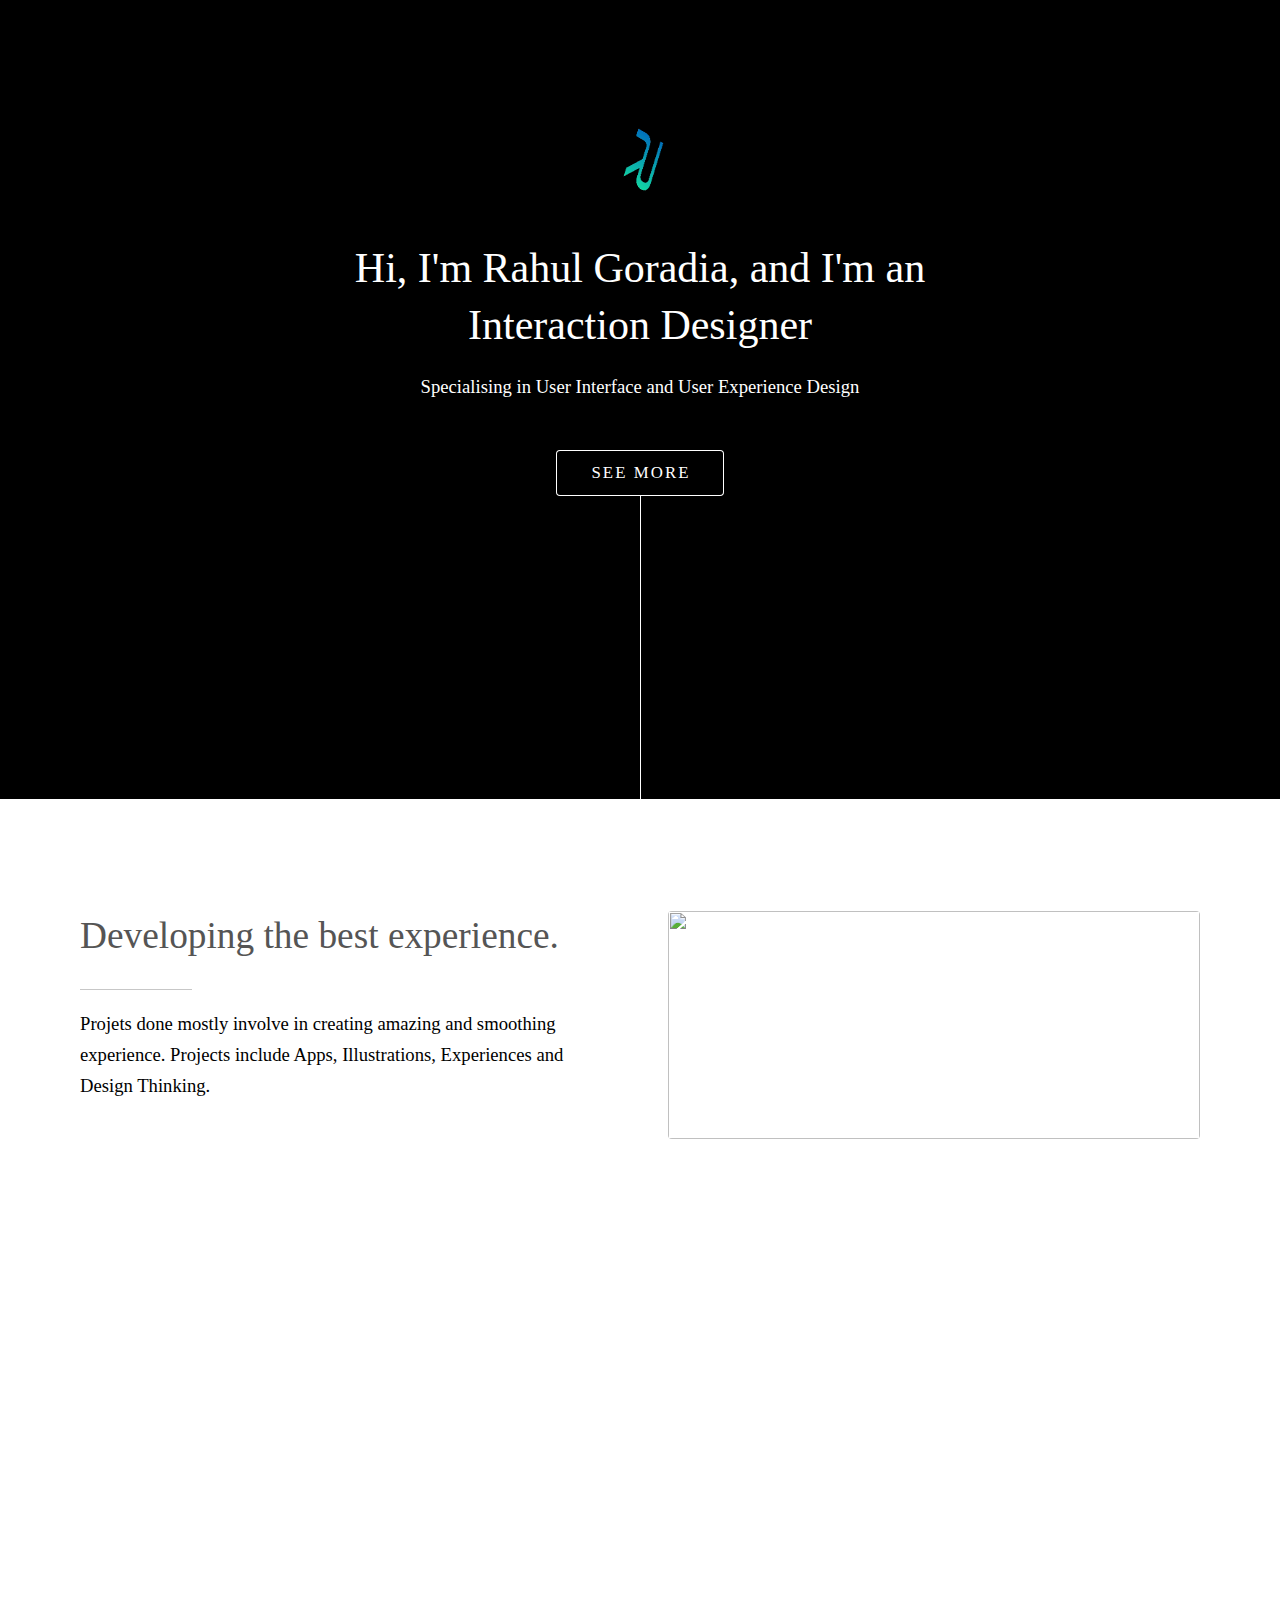
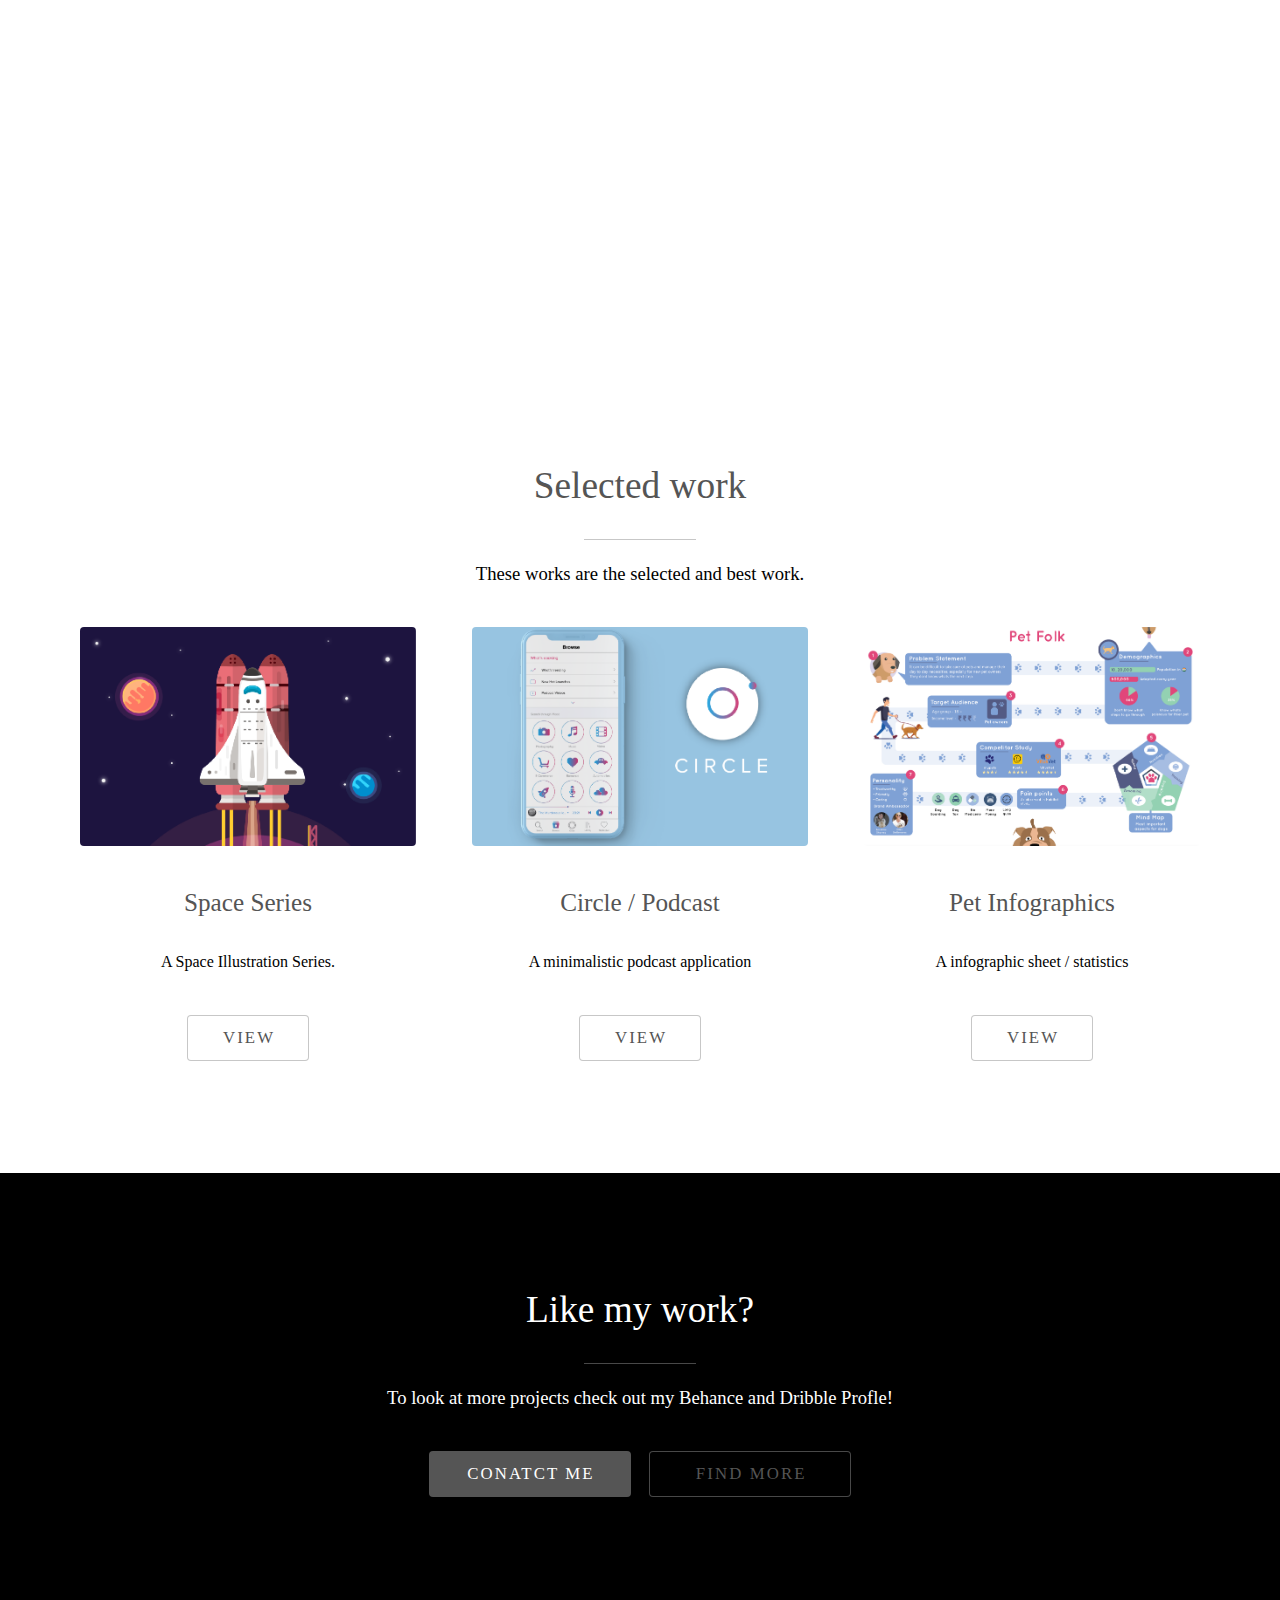
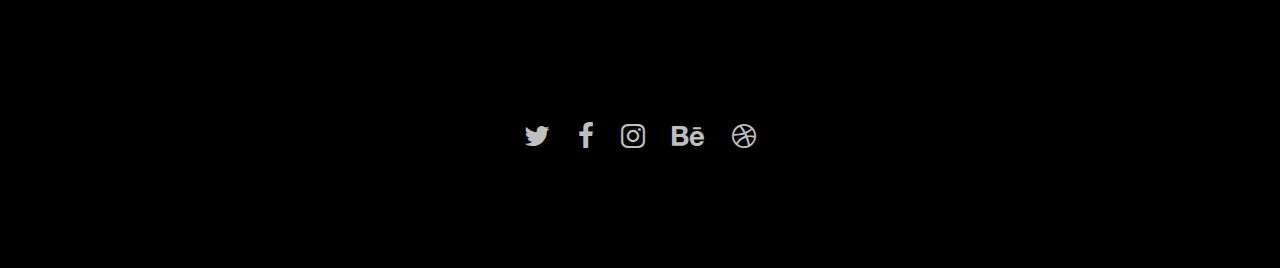
==== index.html @ 97977d14 "Finak Commit!" ====
<html>
	<head>
		<title> Portfolio / Rahul Goradia</title>
		<meta charset="utf-8" />
		<meta name="viewport" content="width=device-width, initial-scale=1, user-scalable=no" />
		<link rel="stylesheet" href="assets/css/main.css" />
		<noscript> <link rel="stylesheet" href="assets/css/noscript.css" /></noscript>
		<style>
		#myBtn {

  display: none;
  position: fixed;
  bottom: 20px;
  right: 30px;
  z-index: 99;
  font-size: 18px;
  border: none;
  outline: none; 
  background-color:#02b8dd;

  cursor: pointer;
  padding: 15px;
  border-radius: 4px;
  font-family: Poppins;
  font-size: 20px;
}

#myBtn:hover {
  background-color: #a63961;
  color:white;
}
</style>
	</head>
	<body class="is-preload">
		<button onclick="topFunction()" id="myBtn" title="Go to top" > <span style="color: white">Top </span></button>



		<!-- Header -->
			<section id="header">
				<div class="inner">
					<span> <img src = "images/logo.gif" height = "100px" width = "100px" class="icon major fa-cloud"> </span>
					<h1>Hi, I'm <strong> Rahul Goradia</strong>, and I'm an <br/>
					<b> Interaction Designer </b> </h1>
					<p> <span style="color: white"> Specialising in User Interface and User Experience Design </span> </p>
					<ul class="actions special">
						<li><a href="#one" class="button scrolly"> See more
						</a></li>
					</ul>
					<br>
					<br>
					<br>
					<br>
					<br>

				</div>
			</section>

		<!-- One -->

			<section id="one" class="main style1">
				<div class="container">
					<div class="row gtr-150">
						<div class="col-6 col-12-medium">
							<header class="major">
								<h2> <b> Developing the best experience. </b> </h2>
							</header>
							<p> Projets done mostly involve in creating amazing and smoothing experience. Projects include Apps, Illustrations, Experiences and Design Thinking. </p>
						</div>
						<div class="col-6 col-12-medium imp-medium">
							<span class="image fit"><img src="images/pic01.png" alt="" /></span>
						</div>
					</div>
				</div>
			</section>

		<!-- Two -->
			<section id="two" class="main style2">
				<div class="container">
					<div class="row gtr-150">
						<div class="col-6 col-12-medium">
							<ul class="major-icons">
							</ul>
						</div>
						<div class="col-6 col-12-medium">
							<header class="major">
								<h2> <b> Qualities // Strengths </b> </h2>
							</header>
							<p> <span style="color: white"> Proficient in the use of tools, software, and programming languages like CSS, JavaScript, Python, Processing, Photoshop, Sketch, Illustrator, and many others. All these are meant to provide solutions to the problem of users. </span> </p>
							<p> <span style="color: white"> Skilled in the art of transforming ideas into wireframes, and interactive prototypes. Able to use sketch. It doesn't matter what tools they use (Photoshop or wireframing), as long as they are able to communicate their ideas to the app development company visually. </span> </p>
							<p> <span style="color: white"> Skilled in the art of using psychological techniques like social proofing, scarcity, and reciprocity to persuade users to carry out the desired action and create rapid  prototypes to support them </span> </p>
						</div>
					</div>
				</div>
			</section>

		<!-- Three -->
			<section id="three" class="main style1 special">
				<div class="container">
					<header class="major">
						<h2>Selected work</h2>
					</header>
					<p>These works are the selected and best work.</p>
					<div class="row gtr-150">
						<div class="col-4 col-12-medium">
							<span class="image fit"><img src="images/pic02.png" alt="" /></span>
							<h3> Space Series </h3>
							<p> <span style="font-size: 12pt"> A Space Illustration Series. </span> </p>
							<ul class = "actions special">
								<li> <a href="https://dribbble.com/shots/5519240-Space-Illustration-series-1" class="button">View</a></li>
							</ul>
						</div>
						<div class="col-4 col-12-medium">
							<span class="image fit"><img src="images/pic03.png" alt="" /></span>
							<h3> Circle / Podcast </h3>
							<p> <span style="font-size: 12pt"> A minimalistic podcast application</p> </span>
							<ul class="actions special">
								<li><a href="https://www.behance.net/gallery/71945505/Circle-The-Podcast-Application" class="button">View</a></li>
							</ul>
						</div>
						<div class="col-4 col-12-medium">
							<span class="image fit"><img src="images/pic04.png" alt="" /></span>
							<h3> Pet Infographics </h3>
							<p> <span style="font-size: 12pt"> A infographic sheet / statistics </p> </span>
							<ul class="actions special">
								<li><a href="work3.html" class="button">View</a></li>
							</ul>
						</div>
					</div>
				</div>
			</section>

		<!-- Four -->
			<section id="four" class="main style3">
				<div class="container">
					<header class="major">
						<h2> <span style="color: white">Like my work? </span> </h2>
					</header>
					<p> <span style="color: white"> To look at more projects check out my Behance and Dribble Profle! <span style="color: white"></p>
					<ul class="actions special">
						<li><a href="#" class="button wide primary">Conatct me</a></li>
						<li><a href="#" class="button wide">Find More</a></li>
					</ul>
				</div>
			</section>


		<!-- Footer -->
			<section id="footer">
				<ul class="icons">
					
					<li><a href="#" class="icon alt fa-twitter"><span class="label style = color: white">Twitter</span></a></li>
					<li><a href="#" class="icon alt fa-facebook"><span class="label">Facebook</span></a></li>
					<li><a href="#" class="icon alt fa-instagram"><span class="label">Instagram</span></a></li>
					<li><a href="#" class="icon alt fa-Behance"><span class="label">Behance</span></a></li>
					<li><a href="#" class="icon alt fa-Dribbble"><span class="label">Dribbble</span></a></li>


				</ul>
<div id="ocean">

</div>
			</section>

		<!-- Scripts -->
			<script src="assets/js/jquery.min.js"></script>
			<script src="assets/js/jquery.scrolly.min.js"></script>
			<script src="assets/js/browser.min.js"></script>
			<script src="assets/js/breakpoints.min.js"></script>
			<script src="assets/js/util.js"></script>
			<script src="assets/js/main.js"></script>

			<script>
// When the user scrolls down 20px from the top of the document, show the button
window.onscroll = function() {scrollFunction()};

function scrollFunction() {
    if (document.body.scrollTop > 20 || document.documentElement.scrollTop > 20) {
        document.getElementById("myBtn").style.display = "block";
    } else {
        document.getElementById("myBtn").style.display = "none";
    }
}

// When the user clicks on the button, scroll to the top of the document
function topFunction() {
    document.body.scrollTop = 0;
    document.documentElement.scrollTop = 0;
}

var ocean = document.getElementById("ocean"),
    waveWidth = 10,
    waveCount = Math.floor(window.innerWidth/waveWidth),
    docFrag = document.createDocumentFragment();

for(var i = 0; i < waveCount; i++){
  var wave = document.createElement("div");
  wave.className += " wave";
  docFrag.appendChild(wave);
  wave.style.left = i * waveWidth + "px";
  wave.style.webkitAnimationDelay = (i/100) + "s";
}

ocean.appendChild(docFrag);


</script>
			

	</body>
</html>
---- assets/css/main.css ----
@import url("font-awesome.min.css");
@import url("https://fonts.googleapis.com/css?family=Source+Sans+Pro:300,300italic,400,400italic");

/*
	Photon by HTML5 UP
	html5up.net | @ajlkn
	Free for personal and commercial use under the CCA 3.0 license (html5up.net/license)
*/

html, body, div, span, applet, object,
iframe, h1, h2, h3, h4, h5, h6, p, blockquote,
pre, a, abbr, acronym, address, big, cite,
code, del, dfn, em, img, ins, kbd, q, s, samp,
small, strike, strong, sub, sup, tt, var, b,
u, i, center, dl, dt, dd, ol, ul, li, fieldset,
form, label, legend, table, caption, tbody,
tfoot, thead, tr, th, td, article, aside,
canvas, details, embed, figure, figcaption,
footer, header, hgroup, menu, nav, output, ruby,
section, summary, time, mark, audio, video {
	margin: 0;
	padding: 0;
	border: 0;
	font-size: 100%;
	font: inherit;
	vertical-align: baseline;}

article, aside, details, figcaption, figure,
footer, header, hgroup, menu, nav, section {
	display: block;}

body {
	line-height: 1;
}

ol, ul {
	list-style: none;
}

blockquote, q {
	quotes: none;
}

	blockquote:before, blockquote:after, q:before, q:after {
		content: '';
		content: none;
	}

table {
	border-collapse: collapse;
	border-spacing: 0;
}

body {
	-webkit-text-size-adjust: none;
}

mark {
	background-color: transparent;
	color: inherit;
}

input::-moz-focus-inner {
	border: 0;
	padding: 0;
}

input, select, textarea {
	-moz-appearance: none;
	-webkit-appearance: none;
	-ms-appearance: none;
	appearance: none;
}

/* Basic */

	html {
		box-sizing: border-box;
	}

	*, *:before, *:after {
		box-sizing: inherit;
	}

	body {
		background: #fff;
	}

		body.is-preload *, body.is-preload *:before, body.is-preload *:after {
			-moz-animation: none !important;
			-webkit-animation: none !important;
			-ms-animation: none !important;
			animation: none !important;
			-moz-transition: none !important;
			-webkit-transition: none !important;
			-ms-transition: none !important;
			transition: none !important;
		}

	body, input, select, textarea {
		color: #000000;
		font-family: "Source Sans Pro", Helvetica, sans-serif;
		font-size: 16pt;
		font-weight: 300;
		line-height: 1.65em;
	}

	a {
		-moz-transition: color 0.2s ease-in-out, border-color 0.2s ease-in-out;
		-webkit-transition: color 0.2s ease-in-out, border-color 0.2s ease-in-out;
		-ms-transition: color 0.2s ease-in-out, border-color 0.2s ease-in-out;
		transition: color 0.2s ease-in-out, border-color 0.2s ease-in-out;
		border-bottom: dotted 1px #666;
		color: inherit;
		text-decoration: none;
	}

		a:hover {
			border-bottom-color: transparent !important;
			color: #6bd4c8;
		}

	strong, b {
		color: #555;
		font-weight: 400;
	}

	em, i {
		font-style: italic;
	}

	p {
		margin: 0 0 2em 0;
		color: black;
	}

	h1, h2, h3, h4, h5, h6 {
		color: #555;
		line-height: 1em;
		margin: 0 0 1em 0;
	}

		h1 a, h2 a, h3 a, h4 a, h5 a, h6 a {
			color: inherit;
			text-decoration: none;
		}

	h1 {
		font-size: 2.25em;
		line-height: 1.35em;
	}

	h2 {
		font-size: 2em;
		line-height: 1.35em;
	}

	h3 {
		font-size: 1.35em;
		line-height: 1.5em;
	}

	h4 {
		font-size: 1.25em;
		line-height: 1.5em;
	}

	h5 {
		font-size: 0.9em;
		line-height: 1.5em;
	}

	h6 {
		font-size: 0.7em;
		line-height: 1.5em;
	}

	sub {
		font-size: 0.8em;
		position: relative;
		top: 0.5em;
	}

	sup {
		font-size: 0.8em;
		position: relative;
		top: -0.5em;
	}

	hr {
		border: 0;
		border-bottom: solid 1px rgba(144, 144, 144, 0.5);
		margin: 2em 0;
	}

		hr.major {
			margin: 3em 0;
		}

	blockquote {
		border-left: solid 4px rgba(144, 144, 144, 0.5);
		font-style: italic;
		margin: 0 0 2em 0;
		padding: 0.5em 0 0.5em 2em;
	}

	code {
		background: rgba(144, 144, 144, 0.075);
		border-radius: 4px;
		border: solid 1px rgba(144, 144, 144, 0.5);
		font-family: "Courier New", monospace;
		font-size: 0.9em;
		margin: 0 0.25em;
		padding: 0.25em 0.65em;
	}

	pre {
		-webkit-overflow-scrolling: touch;
		font-family: "Courier New", monospace;
		font-size: 0.9em;
		margin: 0 0 2em 0;
	}

		pre code {
			display: block;
			line-height: 1.75em;
			padding: 1em 1.5em;
			overflow-x: auto;
		}

	.align-left {
		text-align: left;
	}

	.align-center {
		text-align: center;
	}

	.align-right {
		text-align: right;
	}

/* Container */

	.container {
		margin: 0 auto;
		max-width: calc(100% - 4em);
		width: 60em;
		border-color:;	}

		.container.xsmall {
			width: 15em;
		}

		.container.small {
			width: 30em;
		}

		.container.medium {
			width: 45em;
		}

		.container.large {
			width: 75em;
		}

		.container.xlarge {
			width: 90em;
		}

		.container.max {
			width: 100%;
		}

		@media screen and (max-width: 980px) {

			.container {
				max-width: 100% !important;
				width: 100% !important;
			}

		}

		@media screen and (max-width: 480px) {

			.container {
				max-width: calc(100% - 3em);
			}

		}

/* Row */

	.row {
		display: flex;
		flex-wrap: wrap;
		box-sizing: border-box;
		align-items: stretch;
		color: white;
	}

		.row > * {
			box-sizing: border-box;
		}

		.row.gtr-uniform > * > :last-child {
			margin-bottom: 0;
		}

		.row.aln-left {
			justify-content: flex-start;
		}

		.row.aln-center {
			justify-content: center;
		}

		.row.aln-right {
			justify-content: flex-end;
		}

		.row.aln-top {
			align-items: flex-start;
		}

		.row.aln-middle {
			align-items: center;
		}

		.row.aln-bottom {
			align-items: flex-end;
		}

		.row > .imp {
			order: -1;
		}

		.row > .col-1 {
			width: 8.3333333333%;
		}

		.row > .off-1 {
			margin-left: 8.3333333333%;
		}

		.row > .col-2 {
			width: 16.6666666667%;
		}

		.row > .off-2 {
			margin-left: 16.6666666667%;
		}

		.row > .col-3 {
			width: 25%;
		}

		.row > .off-3 {
			margin-left: 25%;
		}

		.row > .col-4 {
			width: 33.3333333333%;
		}

		.row > .off-4 {
			margin-left: 33.3333333333%;
		}

		.row > .col-5 {
			width: 41.6666666667%;
		}

		.row > .off-5 {
			margin-left: 41.6666666667%;
		}

		.row > .col-6 {
			width: 50%;
		}

		.row > .off-6 {
			margin-left: 50%;
		}

		.row > .col-7 {
			width: 58.3333333333%;
		}

		.row > .off-7 {
			margin-left: 58.3333333333%;
		}

		.row > .col-8 {
			width: 66.6666666667%;
		}

		.row > .off-8 {
			margin-left: 66.6666666667%;
		}

		.row > .col-9 {
			width: 75%;
		}

		.row > .off-9 {
			margin-left: 75%;
		}

		.row > .col-10 {
			width: 83.3333333333%;
		}

		.row > .off-10 {
			margin-left: 83.3333333333%;
		}

		.row > .col-11 {
			width: 91.6666666667%;
		}

		.row > .off-11 {
			margin-left: 91.6666666667%;
		}

		.row > .col-12 {
			width: 100%;
		}

		.row > .off-12 {
			margin-left: 100%;
		}

		.row.gtr-0 {
			margin-top: 0;
			margin-left: 0em;
		}

			.row.gtr-0 > * {
				padding: 0 0 0 0em;
			}

			.row.gtr-0.gtr-uniform {
				margin-top: 0em;
			}

				.row.gtr-0.gtr-uniform > * {
					padding-top: 0em;
				}

		.row.gtr-25 {
			margin-top: 0;
			margin-left: -0.5em;
		}

			.row.gtr-25 > * {
				padding: 0 0 0 0.5em;
			}

			.row.gtr-25.gtr-uniform {
				margin-top: -0.5em;
			}

				.row.gtr-25.gtr-uniform > * {
					padding-top: 0.5em;
				}

		.row.gtr-50 {
			margin-top: 0;
			margin-left: -1em;
		}

			.row.gtr-50 > * {
				padding: 0 0 0 1em;
			}

			.row.gtr-50.gtr-uniform {
				margin-top: -1em;
			}

				.row.gtr-50.gtr-uniform > * {
					padding-top: 1em;
				}

		.row {
			margin-top: 0;
			margin-left: -2em;
		}

			.row > * {
				padding: 0 0 0 2em;
			}

			.row.gtr-uniform {
				margin-top: -2em;
			}

				.row.gtr-uniform > * {
					padding-top: 2em;
				}

		.row.gtr-150 {
			margin-top: 0;
			margin-left: -3em;
		}

			.row.gtr-150 > * {
				padding: 0 0 0 3em;
			}

			.row.gtr-150.gtr-uniform {
				margin-top: -3em;
			}

				.row.gtr-150.gtr-uniform > * {
					padding-top: 3em;
				}

		.row.gtr-200 {
			margin-top: 0;
			margin-left: -4em;
		}

			.row.gtr-200 > * {
				padding: 0 0 0 4em;
			}

			.row.gtr-200.gtr-uniform {
				margin-top: -4em;
			}

				.row.gtr-200.gtr-uniform > * {
					padding-top: 4em;
				}

		@media screen and (max-width: 1680px) {

			.row {
				display: flex;
				flex-wrap: wrap;
				box-sizing: border-box;
				align-items: stretch;
				color: white;
			}

				.row > * {
					box-sizing: border-box;
				}

				.row.gtr-uniform > * > :last-child {
					margin-bottom: 0;
				}

				.row.aln-left {
					justify-content: flex-start;
				}

				.row.aln-center {
					justify-content: center;
				}

				.row.aln-right {
					justify-content: flex-end;
				}

				.row.aln-top {
					align-items: flex-start;
				}

				.row.aln-middle {
					align-items: center;
				}

				.row.aln-bottom {
					align-items: flex-end;
				}

				.row > .imp-xlarge {
					order: -1;
				}

				.row > .col-1-xlarge {
					width: 8.3333333333%;
				}

				.row > .off-1-xlarge {
					margin-left: 8.3333333333%;
				}

				.row > .col-2-xlarge {
					width: 16.6666666667%;
				}

				.row > .off-2-xlarge {
					margin-left: 16.6666666667%;
				}

				.row > .col-3-xlarge {
					width: 25%;
				}

				.row > .off-3-xlarge {
					margin-left: 25%;
				}

				.row > .col-4-xlarge {
					width: 33.3333333333%;
				}

				.row > .off-4-xlarge {
					margin-left: 33.3333333333%;
				}

				.row > .col-5-xlarge {
					width: 41.6666666667%;
				}

				.row > .off-5-xlarge {
					margin-left: 41.6666666667%;
				}

				.row > .col-6-xlarge {
					width: 50%;
				}

				.row > .off-6-xlarge {
					margin-left: 50%;
				}

				.row > .col-7-xlarge {
					width: 58.3333333333%;
				}

				.row > .off-7-xlarge {
					margin-left: 58.3333333333%;
				}

				.row > .col-8-xlarge {
					width: 66.6666666667%;
				}

				.row > .off-8-xlarge {
					margin-left: 66.6666666667%;
				}

				.row > .col-9-xlarge {
					width: 75%;
				}

				.row > .off-9-xlarge {
					margin-left: 75%;
				}

				.row > .col-10-xlarge {
					width: 83.3333333333%;
				}

				.row > .off-10-xlarge {
					margin-left: 83.3333333333%;
				}

				.row > .col-11-xlarge {
					width: 91.6666666667%;
				}

				.row > .off-11-xlarge {
					margin-left: 91.6666666667%;
				}

				.row > .col-12-xlarge {
					width: 100%;
				}

				.row > .off-12-xlarge {
					margin-left: 100%;
				}

				.row.gtr-0 {
					margin-top: 0;
					margin-left: 0em;
				}

					.row.gtr-0 > * {
						padding: 0 0 0 0em;
					}

					.row.gtr-0.gtr-uniform {
						margin-top: 0em;
					}

						.row.gtr-0.gtr-uniform > * {
							padding-top: 0em;
						}

				.row.gtr-25 {
					margin-top: 0;
					margin-left: -0.5em;
				}

					.row.gtr-25 > * {
						padding: 0 0 0 0.5em;
					}

					.row.gtr-25.gtr-uniform {
						margin-top: -0.5em;
					}

						.row.gtr-25.gtr-uniform > * {
							padding-top: 0.5em;
						}

				.row.gtr-50 {
					margin-top: 0;
					margin-left: -1em;
				}

					.row.gtr-50 > * {
						padding: 0 0 0 1em;
					}

					.row.gtr-50.gtr-uniform {
						margin-top: -1em;
					}

						.row.gtr-50.gtr-uniform > * {
							padding-top: 1em;
						}

				.row {
					margin-top: 0;
					margin-left: -2em;
				}

					.row > * {
						padding: 0 0 0 2em;
					}

					.row.gtr-uniform {
						margin-top: -2em;
					}

						.row.gtr-uniform > * {
							padding-top: 2em;
						}

				.row.gtr-150 {
					margin-top: 0;
					margin-left: -3em;
				}

					.row.gtr-150 > * {
						padding: 0 0 0 3em;
					}

					.row.gtr-150.gtr-uniform {
						margin-top: -3em;
					}

						.row.gtr-150.gtr-uniform > * {
							padding-top: 3em;
						}

				.row.gtr-200 {
					margin-top: 0;
					margin-left: -4em;
				}

					.row.gtr-200 > * {
						padding: 0 0 0 4em;
					}

					.row.gtr-200.gtr-uniform {
						margin-top: -4em;
					}

						.row.gtr-200.gtr-uniform > * {
							padding-top: 4em;
						}

		}

		@media screen and (max-width: 1140px) {

			.row {
				display: flex;
				flex-wrap: wrap;
				box-sizing: border-box;
				align-items: stretch;
				color: white;
			}

				.row > * {
					box-sizing: border-box;
				}

				.row.gtr-uniform > * > :last-child {
					margin-bottom: 0;
				}

				.row.aln-left {
					justify-content: flex-start;
				}

				.row.aln-center {
					justify-content: center;
				}

				.row.aln-right {
					justify-content: flex-end;
				}

				.row.aln-top {
					align-items: flex-start;
				}

				.row.aln-middle {
					align-items: center;
				}

				.row.aln-bottom {
					align-items: flex-end;
				}

				.row > .imp-large {
					order: -1;
				}

				.row > .col-1-large {
					width: 8.3333333333%;
				}

				.row > .off-1-large {
					margin-left: 8.3333333333%;
				}

				.row > .col-2-large {
					width: 16.6666666667%;
				}

				.row > .off-2-large {
					margin-left: 16.6666666667%;
				}

				.row > .col-3-large {
					width: 25%;
				}

				.row > .off-3-large {
					margin-left: 25%;
				}

				.row > .col-4-large {
					width: 33.3333333333%;
				}

				.row > .off-4-large {
					margin-left: 33.3333333333%;
				}

				.row > .col-5-large {
					width: 41.6666666667%;
				}

				.row > .off-5-large {
					margin-left: 41.6666666667%;
				}

				.row > .col-6-large {
					width: 50%;
				}

				.row > .off-6-large {
					margin-left: 50%;
				}

				.row > .col-7-large {
					width: 58.3333333333%;
				}

				.row > .off-7-large {
					margin-left: 58.3333333333%;
				}

				.row > .col-8-large {
					width: 66.6666666667%;
				}

				.row > .off-8-large {
					margin-left: 66.6666666667%;
				}

				.row > .col-9-large {
					width: 75%;
				}

				.row > .off-9-large {
					margin-left: 75%;
				}

				.row > .col-10-large {
					width: 83.3333333333%;
				}

				.row > .off-10-large {
					margin-left: 83.3333333333%;
				}

				.row > .col-11-large {
					width: 91.6666666667%;
				}

				.row > .off-11-large {
					margin-left: 91.6666666667%;
				}

				.row > .col-12-large {
					width: 100%;
				}

				.row > .off-12-large {
					margin-left: 100%;
				}

				.row.gtr-0 {
					margin-top: 0;
					margin-left: 0em;
				}

					.row.gtr-0 > * {
						padding: 0 0 0 0em;
					}

					.row.gtr-0.gtr-uniform {
						margin-top: 0em;
					}

						.row.gtr-0.gtr-uniform > * {
							padding-top: 0em;
						}

				.row.gtr-25 {
					margin-top: 0;
					margin-left: -0.5em;
				}

					.row.gtr-25 > * {
						padding: 0 0 0 0.5em;
					}

					.row.gtr-25.gtr-uniform {
						margin-top: -0.5em;
					}

						.row.gtr-25.gtr-uniform > * {
							padding-top: 0.5em;
						}

				.row.gtr-50 {
					margin-top: 0;
					margin-left: -1em;
				}

					.row.gtr-50 > * {
						padding: 0 0 0 1em;
					}

					.row.gtr-50.gtr-uniform {
						margin-top: -1em;
					}

						.row.gtr-50.gtr-uniform > * {
							padding-top: 1em;
						}

				.row {
					margin-top: 0;
					margin-left: -2em;
				}

					.row > * {
						padding: 0 0 0 2em;
					}

					.row.gtr-uniform {
						margin-top: -2em;
					}

						.row.gtr-uniform > * {
							padding-top: 2em;
						}

				.row.gtr-150 {
					margin-top: 0;
					margin-left: -3em;
				}

					.row.gtr-150 > * {
						padding: 0 0 0 3em;
					}

					.row.gtr-150.gtr-uniform {
						margin-top: -3em;
					}

						.row.gtr-150.gtr-uniform > * {
							padding-top: 3em;
						}

				.row.gtr-200 {
					margin-top: 0;
					margin-left: -4em;
				}

					.row.gtr-200 > * {
						padding: 0 0 0 4em;
					}

					.row.gtr-200.gtr-uniform {
						margin-top: -4em;
					}

						.row.gtr-200.gtr-uniform > * {
							padding-top: 4em;
						}

		}

		@media screen and (max-width: 980px) {

			.row {
				display: flex;
				flex-wrap: wrap;
				box-sizing: border-box;
				align-items: stretch;
				color:white;
			}

				.row > * {
					box-sizing: border-box;
				}

				.row.gtr-uniform > * > :last-child {
					margin-bottom: 0;
				}

				.row.aln-left {
					justify-content: flex-start;
				}

				.row.aln-center {
					justify-content: center;
				}

				.row.aln-right {
					justify-content: flex-end;
				}

				.row.aln-top {
					align-items: flex-start;
				}

				.row.aln-middle {
					align-items: center;
				}

				.row.aln-bottom {
					align-items: flex-end;
				}

				.row > .imp-medium {
					order: -1;
				}

				.row > .col-1-medium {
					width: 8.3333333333%;
				}

				.row > .off-1-medium {
					margin-left: 8.3333333333%;
				}

				.row > .col-2-medium {
					width: 16.6666666667%;
				}

				.row > .off-2-medium {
					margin-left: 16.6666666667%;
				}

				.row > .col-3-medium {
					width: 25%;
				}

				.row > .off-3-medium {
					margin-left: 25%;
				}

				.row > .col-4-medium {
					width: 33.3333333333%;
				}

				.row > .off-4-medium {
					margin-left: 33.3333333333%;
				}

				.row > .col-5-medium {
					width: 41.6666666667%;
				}

				.row > .off-5-medium {
					margin-left: 41.6666666667%;
				}

				.row > .col-6-medium {
					width: 50%;
				}

				.row > .off-6-medium {
					margin-left: 50%;
				}

				.row > .col-7-medium {
					width: 58.3333333333%;
				}

				.row > .off-7-medium {
					margin-left: 58.3333333333%;
				}

				.row > .col-8-medium {
					width: 66.6666666667%;
				}

				.row > .off-8-medium {
					margin-left: 66.6666666667%;
				}

				.row > .col-9-medium {
					width: 75%;
				}

				.row > .off-9-medium {
					margin-left: 75%;
				}

				.row > .col-10-medium {
					width: 83.3333333333%;
				}

				.row > .off-10-medium {
					margin-left: 83.3333333333%;
				}

				.row > .col-11-medium {
					width: 91.6666666667%;
				}

				.row > .off-11-medium {
					margin-left: 91.6666666667%;
				}

				.row > .col-12-medium {
					width: 100%;
				}

				.row > .off-12-medium {
					margin-left: 100%;
				}

				.row.gtr-0 {
					margin-top: 0;
					margin-left: 0em;
				}

					.row.gtr-0 > * {
						padding: 0 0 0 0em;
					}

					.row.gtr-0.gtr-uniform {
						margin-top: 0em;
					}

						.row.gtr-0.gtr-uniform > * {
							padding-top: 0em;
						}

				.row.gtr-25 {
					margin-top: 0;
					margin-left: -0.5em;
				}

					.row.gtr-25 > * {
						padding: 0 0 0 0.5em;
					}

					.row.gtr-25.gtr-uniform {
						margin-top: -0.5em;
					}

						.row.gtr-25.gtr-uniform > * {
							padding-top: 0.5em;
						}

				.row.gtr-50 {
					margin-top: 0;
					margin-left: -1em;
				}

					.row.gtr-50 > * {
						padding: 0 0 0 1em;
					}

					.row.gtr-50.gtr-uniform {
						margin-top: -1em;
					}

						.row.gtr-50.gtr-uniform > * {
							padding-top: 1em;
						}

				.row {
					margin-top: 0;
					margin-left: -2em;
				}

					.row > * {
						padding: 0 0 0 2em;
					}

					.row.gtr-uniform {
						margin-top: -2em;
					}

						.row.gtr-uniform > * {
							padding-top: 2em;
						}

				.row.gtr-150 {
					margin-top: 0;
					margin-left: -3em;
				}

					.row.gtr-150 > * {
						padding: 0 0 0 3em;
					}

					.row.gtr-150.gtr-uniform {
						margin-top: -3em;
					}

						.row.gtr-150.gtr-uniform > * {
							padding-top: 3em;
						}

				.row.gtr-200 {
					margin-top: 0;
					margin-left: -4em;
				}

					.row.gtr-200 > * {
						padding: 0 0 0 4em;
					}

					.row.gtr-200.gtr-uniform {
						margin-top: -4em;
					}

						.row.gtr-200.gtr-uniform > * {
							padding-top: 4em;
						}

		}

		@media screen and (max-width: 736px) {

			.row {
				display: flex;
				flex-wrap: wrap;
				box-sizing: border-box;
				align-items: stretch;
				color: white;
			}

				.row > * {
					box-sizing: border-box;
				}

				.row.gtr-uniform > * > :last-child {
					margin-bottom: 0;
				}

				.row.aln-left {
					justify-content: flex-start;
				}

				.row.aln-center {
					justify-content: center;
				}

				.row.aln-right {
					justify-content: flex-end;
				}

				.row.aln-top {
					align-items: flex-start;
				}

				.row.aln-middle {
					align-items: center;
				}

				.row.aln-bottom {
					align-items: flex-end;
				}

				.row > .imp-small {
					order: -1;
				}

				.row > .col-1-small {
					width: 8.3333333333%;
				}

				.row > .off-1-small {
					margin-left: 8.3333333333%;
				}

				.row > .col-2-small {
					width: 16.6666666667%;
				}

				.row > .off-2-small {
					margin-left: 16.6666666667%;
				}

				.row > .col-3-small {
					width: 25%;
				}

				.row > .off-3-small {
					margin-left: 25%;
				}

				.row > .col-4-small {
					width: 33.3333333333%;
				}

				.row > .off-4-small {
					margin-left: 33.3333333333%;
				}

				.row > .col-5-small {
					width: 41.6666666667%;
				}

				.row > .off-5-small {
					margin-left: 41.6666666667%;
				}

				.row > .col-6-small {
					width: 50%;
				}

				.row > .off-6-small {
					margin-left: 50%;
				}

				.row > .col-7-small {
					width: 58.3333333333%;
				}

				.row > .off-7-small {
					margin-left: 58.3333333333%;
				}

				.row > .col-8-small {
					width: 66.6666666667%;
				}

				.row > .off-8-small {
					margin-left: 66.6666666667%;
				}

				.row > .col-9-small {
					width: 75%;
				}

				.row > .off-9-small {
					margin-left: 75%;
				}

				.row > .col-10-small {
					width: 83.3333333333%;
				}

				.row > .off-10-small {
					margin-left: 83.3333333333%;
				}

				.row > .col-11-small {
					width: 91.6666666667%;
				}

				.row > .off-11-small {
					margin-left: 91.6666666667%;
				}

				.row > .col-12-small {
					width: 100%;
				}

				.row > .off-12-small {
					margin-left: 100%;
				}

				.row.gtr-0 {
					margin-top: 0;
					margin-left: 0em;
				}

					.row.gtr-0 > * {
						padding: 0 0 0 0em;
					}

					.row.gtr-0.gtr-uniform {
						margin-top: 0em;
					}

						.row.gtr-0.gtr-uniform > * {
							padding-top: 0em;
						}

				.row.gtr-25 {
					margin-top: 0;
					margin-left: -0.5em;
				}

					.row.gtr-25 > * {
						padding: 0 0 0 0.5em;
					}

					.row.gtr-25.gtr-uniform {
						margin-top: -0.5em;
					}

						.row.gtr-25.gtr-uniform > * {
							padding-top: 0.5em;
						}

				.row.gtr-50 {
					margin-top: 0;
					margin-left: -1em;
				}

					.row.gtr-50 > * {
						padding: 0 0 0 1em;
					}

					.row.gtr-50.gtr-uniform {
						margin-top: -1em;
					}

						.row.gtr-50.gtr-uniform > * {
							padding-top: 1em;
						}

				.row {
					margin-top: 0;
					margin-left: -2em;
				}

					.row > * {
						padding: 0 0 0 2em;
					}

					.row.gtr-uniform {
						margin-top: -2em;
					}

						.row.gtr-uniform > * {
							padding-top: 2em;
						}

				.row.gtr-150 {
					margin-top: 0;
					margin-left: -3em;
				}

					.row.gtr-150 > * {
						padding: 0 0 0 3em;
					}

					.row.gtr-150.gtr-uniform {
						margin-top: -3em;
					}

						.row.gtr-150.gtr-uniform > * {
							padding-top: 3em;
						}

				.row.gtr-200 {
					margin-top: 0;
					margin-left: -4em;
				}

					.row.gtr-200 > * {
						padding: 0 0 0 4em;
					}

					.row.gtr-200.gtr-uniform {
						margin-top: -4em;
					}

						.row.gtr-200.gtr-uniform > * {
							padding-top: 4em;
						}

		}

		@media screen and (max-width: 480px) {

			.row {
				display: flex;
				flex-wrap: wrap;
				box-sizing: border-box;
				align-items: stretch;
				color:white;
			}

				.row > * {
					box-sizing: border-box;
				}

				.row.gtr-uniform > * > :last-child {
					margin-bottom: 0;
				}

				.row.aln-left {
					justify-content: flex-start;
				}

				.row.aln-center {
					justify-content: center;
				}

				.row.aln-right {
					justify-content: flex-end;
				}

				.row.aln-top {
					align-items: flex-start;
				}

				.row.aln-middle {
					align-items: center;
				}

				.row.aln-bottom {
					align-items: flex-end;
				}

				.row > .imp-xsmall {
					order: -1;
				}

				.row > .col-1-xsmall {
					width: 8.3333333333%;
				}

				.row > .off-1-xsmall {
					margin-left: 8.3333333333%;
				}

				.row > .col-2-xsmall {
					width: 16.6666666667%;
				}

				.row > .off-2-xsmall {
					margin-left: 16.6666666667%;
				}

				.row > .col-3-xsmall {
					width: 25%;
				}

				.row > .off-3-xsmall {
					margin-left: 25%;
				}

				.row > .col-4-xsmall {
					width: 33.3333333333%;
				}

				.row > .off-4-xsmall {
					margin-left: 33.3333333333%;
				}

				.row > .col-5-xsmall {
					width: 41.6666666667%;
				}

				.row > .off-5-xsmall {
					margin-left: 41.6666666667%;
				}

				.row > .col-6-xsmall {
					width: 50%;
				}

				.row > .off-6-xsmall {
					margin-left: 50%;
				}

				.row > .col-7-xsmall {
					width: 58.3333333333%;
				}

				.row > .off-7-xsmall {
					margin-left: 58.3333333333%;
				}

				.row > .col-8-xsmall {
					width: 66.6666666667%;
				}

				.row > .off-8-xsmall {
					margin-left: 66.6666666667%;
				}

				.row > .col-9-xsmall {
					width: 75%;
				}

				.row > .off-9-xsmall {
					margin-left: 75%;
				}

				.row > .col-10-xsmall {
					width: 83.3333333333%;
				}

				.row > .off-10-xsmall {
					margin-left: 83.3333333333%;
				}

				.row > .col-11-xsmall {
					width: 91.6666666667%;
				}

				.row > .off-11-xsmall {
					margin-left: 91.6666666667%;
				}

				.row > .col-12-xsmall {
					width: 100%;
				}

				.row > .off-12-xsmall {
					margin-left: 100%;
				}

				.row.gtr-0 {
					margin-top: 0;
					margin-left: 0em;
				}

					.row.gtr-0 > * {
						padding: 0 0 0 0em;
					}

					.row.gtr-0.gtr-uniform {
						margin-top: 0em;
					}

						.row.gtr-0.gtr-uniform > * {
							padding-top: 0em;
						}

				.row.gtr-25 {
					margin-top: 0;
					margin-left: -0.5em;
				}

					.row.gtr-25 > * {
						padding: 0 0 0 0.5em;
					}

					.row.gtr-25.gtr-uniform {
						margin-top: -0.5em;
					}

						.row.gtr-25.gtr-uniform > * {
							padding-top: 0.5em;
						}

				.row.gtr-50 {
					margin-top: 0;
					margin-left: -1em;
				}

					.row.gtr-50 > * {
						padding: 0 0 0 1em;
					}

					.row.gtr-50.gtr-uniform {
						margin-top: -1em;
					}

						.row.gtr-50.gtr-uniform > * {
							padding-top: 1em;
						}

				.row {
					margin-top: 0;
					margin-left: -2em;
				}

					.row > * {
						padding: 0 0 0 2em;
					}

					.row.gtr-uniform {
						margin-top: -2em;
					}

						.row.gtr-uniform > * {
							padding-top: 2em;
						}

				.row.gtr-150 {
					margin-top: 0;
					margin-left: -3em;
				}

					.row.gtr-150 > * {
						padding: 0 0 0 3em;
					}

					.row.gtr-150.gtr-uniform {
						margin-top: -3em;
					}

						.row.gtr-150.gtr-uniform > * {
							padding-top: 3em;
						}

				.row.gtr-200 {
					margin-top: 0;
					margin-left: -4em;
				}

					.row.gtr-200 > * {
						padding: 0 0 0 4em;
					}

					.row.gtr-200.gtr-uniform {
						margin-top: -4em;
					}

						.row.gtr-200.gtr-uniform > * {
							padding-top: 4em;
						}

		}

		@media screen and (max-width: 320px) {

			.row {
				display: flex;
				flex-wrap: wrap;
				box-sizing: border-box;
				align-items: stretch;
				color: white;
			}

				.row > * {
					box-sizing: border-box;
				}

				.row.gtr-uniform > * > :last-child {
					margin-bottom: 0;
				}

				.row.aln-left {
					justify-content: flex-start;
				}

				.row.aln-center {
					justify-content: center;
				}

				.row.aln-right {
					justify-content: flex-end;
				}

				.row.aln-top {
					align-items: flex-start;
				}

				.row.aln-middle {
					align-items: center;
				}

				.row.aln-bottom {
					align-items: flex-end;
				}

				.row > .imp-xxsmall {
					order: -1;
				}

				.row > .col-1-xxsmall {
					width: 8.3333333333%;
				}

				.row > .off-1-xxsmall {
					margin-left: 8.3333333333%;
				}

				.row > .col-2-xxsmall {
					width: 16.6666666667%;
				}

				.row > .off-2-xxsmall {
					margin-left: 16.6666666667%;
				}

				.row > .col-3-xxsmall {
					width: 25%;
				}

				.row > .off-3-xxsmall {
					margin-left: 25%;
				}

				.row > .col-4-xxsmall {
					width: 33.3333333333%;
				}

				.row > .off-4-xxsmall {
					margin-left: 33.3333333333%;
				}

				.row > .col-5-xxsmall {
					width: 41.6666666667%;
				}

				.row > .off-5-xxsmall {
					margin-left: 41.6666666667%;
				}

				.row > .col-6-xxsmall {
					width: 50%;
				}

				.row > .off-6-xxsmall {
					margin-left: 50%;
				}

				.row > .col-7-xxsmall {
					width: 58.3333333333%;
				}

				.row > .off-7-xxsmall {
					margin-left: 58.3333333333%;
				}

				.row > .col-8-xxsmall {
					width: 66.6666666667%;
				}

				.row > .off-8-xxsmall {
					margin-left: 66.6666666667%;
				}

				.row > .col-9-xxsmall {
					width: 75%;
				}

				.row > .off-9-xxsmall {
					margin-left: 75%;
				}

				.row > .col-10-xxsmall {
					width: 83.3333333333%;
				}

				.row > .off-10-xxsmall {
					margin-left: 83.3333333333%;
				}

				.row > .col-11-xxsmall {
					width: 91.6666666667%;
				}

				.row > .off-11-xxsmall {
					margin-left: 91.6666666667%;
				}

				.row > .col-12-xxsmall {
					width: 100%;
				}

				.row > .off-12-xxsmall {
					margin-left: 100%;
				}

				.row.gtr-0 {
					margin-top: 0;
					margin-left: 0em;
				}

					.row.gtr-0 > * {
						padding: 0 0 0 0em;
					}

					.row.gtr-0.gtr-uniform {
						margin-top: 0em;
					}

						.row.gtr-0.gtr-uniform > * {
							padding-top: 0em;
						}

				.row.gtr-25 {
					margin-top: 0;
					margin-left: -0.5em;
				}

					.row.gtr-25 > * {
						padding: 0 0 0 0.5em;
					}

					.row.gtr-25.gtr-uniform {
						margin-top: -0.5em;
					}

						.row.gtr-25.gtr-uniform > * {
							padding-top: 0.5em;
						}

				.row.gtr-50 {
					margin-top: 0;
					margin-left: -1em;
				}

					.row.gtr-50 > * {
						padding: 0 0 0 1em;
					}

					.row.gtr-50.gtr-uniform {
						margin-top: -1em;
					}

						.row.gtr-50.gtr-uniform > * {
							padding-top: 1em;
						}

				.row {
					margin-top: 0;
					margin-left: -2em;
				}

					.row > * {
						padding: 0 0 0 2em;
					}

					.row.gtr-uniform {
						margin-top: -2em;
					}

						.row.gtr-uniform > * {
							padding-top: 2em;
						}

				.row.gtr-150 {
					margin-top: 0;
					margin-left: -3em;
				}

					.row.gtr-150 > * {
						padding: 0 0 0 3em;
					}

					.row.gtr-150.gtr-uniform {
						margin-top: -3em;
					}

						.row.gtr-150.gtr-uniform > * {
							padding-top: 3em;
						}

				.row.gtr-200 {
					margin-top: 0;
					margin-left: -4em;
				}

					.row.gtr-200 > * {
						padding: 0 0 0 4em;
					}

					.row.gtr-200.gtr-uniform {
						margin-top: -4em;
					}

						.row.gtr-200.gtr-uniform > * {
							padding-top: 4em;
						}

		}

/* Section/Article */

	section.special, article.special {
		text-align: center;
	}

	header p {
		color: #999;
		margin: 0 0 1.5em 0;
		position: relative;
	}

	header h2 + p {
		font-size: 1.25em;
		line-height: 1.5em;
		margin-top: -1em;
	}

	header h3 + p {
		font-size: 1.1em;
		line-height: 1.5em;
		margin-top: -0.8em;
	}

	header h4 + p,
	header h5 + p,
	header h6 + p {
		font-size: 0.9em;
		line-height: 1.5em;
		margin-top: -0.6em;
	}

	header.major {
		margin: 0 0 1em 0;
	}

		header.major:after {
			background: rgba(144, 144, 144, 0.5);
			content: '';
			display: inline-block;
			height: 1px;
			margin-top: 1.5em;
			width: 6em;
		}

		header.major h2, header.major h3, header.major h4, header.major h5, header.major h6 {
			margin: 0;
		}

		header.major p {
			margin: 0.7em 0 0 0;
		}

	header.special {
		text-align: center;
	}

/* Form */

	form {
		margin: 0 0 2em 0;
	}

	label {
		color: #555;
		display: block;
		font-size: 0.9em;
		font-weight: 400;
		margin: 0 0 1em 0;
	}

	input[type="text"],
	input[type="password"],
	input[type="email"],
	select,
	textarea {
		-moz-appearance: none;
		-webkit-appearance: none;
		-ms-appearance: none;
		appearance: none;
		background: rgba(144, 144, 144, 0.075);
		border-radius: 4px;
		border: none;
		border: solid 1px rgba(144, 144, 144, 0.5);
		color: inherit;
		display: block;
		outline: 0;
		padding: 0 1em;
		text-decoration: none;
		width: 100%;
	}

		input[type="text"]:invalid,
		input[type="password"]:invalid,
		input[type="email"]:invalid,
		select:invalid,
		textarea:invalid {
			box-shadow: none;
		}

		input[type="text"]:focus,
		input[type="password"]:focus,
		input[type="email"]:focus,
		select:focus,
		textarea:focus {
			border-color: #6bd4c8;
		}

	select {
		background-image: url("data:image/svg+xml;charset=utf8,%3Csvg xmlns='http://www.w3.org/2000/svg' width='40' height='40' preserveAspectRatio='none' viewBox='0 0 40 40'%3E%3Cpath d='M9.4,12.3l10.4,10.4l10.4-10.4c0.2-0.2,0.5-0.4,0.9-0.4c0.3,0,0.6,0.1,0.9,0.4l3.3,3.3c0.2,0.2,0.4,0.5,0.4,0.9 c0,0.4-0.1,0.6-0.4,0.9L20.7,31.9c-0.2,0.2-0.5,0.4-0.9,0.4c-0.3,0-0.6-0.1-0.9-0.4L4.3,17.3c-0.2-0.2-0.4-0.5-0.4-0.9 c0-0.4,0.1-0.6,0.4-0.9l3.3-3.3c0.2-0.2,0.5-0.4,0.9-0.4S9.1,12.1,9.4,12.3z' fill='rgba(144, 144, 144, 0.5)' /%3E%3C/svg%3E");
		background-size: 1.25rem;
		background-repeat: no-repeat;
		background-position: calc(100% - 1rem) center;
		height: 2.75em;
		padding-right: 2.75em;
		text-overflow: ellipsis;
	}

		select option {
			color: #555;
			background: #fff;
		}

		select:focus::-ms-value {
			background-color: transparent;
		}

		select::-ms-expand {
			display: none;
		}

	input[type="text"],
	input[type="password"],
	input[type="email"],
	select {
		height: 2.75em;
	}

	textarea {
		padding: 0.75em 1em;
	}

	input[type="checkbox"],
	input[type="radio"] {
		-moz-appearance: none;
		-webkit-appearance: none;
		-ms-appearance: none;
		appearance: none;
		display: block;
		float: left;
		margin-right: -2em;
		opacity: 0;
		width: 1em;
		z-index: -1;
	}

		input[type="checkbox"] + label,
		input[type="radio"] + label {
			text-decoration: none;
			color: #666;
			cursor: pointer;
			display: inline-block;
			font-size: 1em;
			font-weight: 300;
			padding-left: 2.4em;
			padding-right: 0.75em;
			position: relative;
		}

			input[type="checkbox"] + label:before,
			input[type="radio"] + label:before {
				-moz-osx-font-smoothing: grayscale;
				-webkit-font-smoothing: antialiased;
				font-family: FontAwesome;
				font-style: normal;
				font-weight: normal;
				text-transform: none !important;
			}

			input[type="checkbox"] + label:before,
			input[type="radio"] + label:before {
				background: rgba(144, 144, 144, 0.075);
				border-radius: 4px;
				border: solid 1px rgba(144, 144, 144, 0.5);
				content: '';
				display: inline-block;
				height: 1.65em;
				left: 0;
				line-height: 1.58125em;
				position: absolute;
				text-align: center;
				top: 0;
				width: 1.65em;
			}

		input[type="checkbox"]:checked + label:before,
		input[type="radio"]:checked + label:before {
			background: #666666;
			border-color: #666666;
			color: #ffffff;
			content: '\f00c';
		}

		input[type="checkbox"]:focus + label:before,
		input[type="radio"]:focus + label:before {
			border-color: #6bd4c8;
		}

	input[type="checkbox"] + label:before {
		border-radius: 4px;
	}

	input[type="radio"] + label:before {
		border-radius: 100%;
	}

	::-webkit-input-placeholder {
		color: #999 !important;
		opacity: 1.0;
	}

	:-moz-placeholder {
		color: #999 !important;
		opacity: 1.0;
	}

	::-moz-placeholder {
		color: #999 !important;
		opacity: 1.0;
	}

	:-ms-input-placeholder {
		color: #999 !important;
		opacity: 1.0;
	}

/* Box */

	.box {
		border-radius: 4px;
		border: solid 1px rgba(144, 144, 144, 0.5);
		margin-bottom: 2em;
		padding: 1.5em;
	}

		.box > :last-child,
		.box > :last-child > :last-child,
		.box > :last-child > :last-child > :last-child {
			margin-bottom: 0;
		}

		.box.alt {
			border: 0;
			border-radius: 0;
			padding: 0;
		}

/* Icon */

	.icon {
		text-decoration: none;
		border-bottom: none;
		position: relative;
	}

		.icon:before {
			-moz-osx-font-smoothing: grayscale;
			-webkit-font-smoothing: antialiased;
			font-family: FontAwesome;
			font-style: normal;
			font-weight: normal;
			text-transform: none !important;
		}

		.icon > .label {
			display: none;
		}

		.icon.style1:before {
			color: #c3e895;
		}

		.icon.style2:before {
			color: #8addaa;
		}

		.icon.style3:before {
			color: #6bd4c8;
		}

		.icon.style4:before {
			color: #57aed3;
		}

		.icon.style5:before {
			color: #4a87d3;
		}

		.icon.style6:before {
			color: #6b88e6;
		}

		.icon.major {
			text-decoration: none;
			color: #555;
			cursor: default;
			display: inline-block;
			margin: 0 0 1.5em 0;
		}

			.icon.major:before {
				-moz-osx-font-smoothing: grayscale;
				-webkit-font-smoothing: antialiased;
				font-family: FontAwesome;
				font-style: normal;
				font-weight: normal;
				text-transform: none !important;
			}

			.icon.major:before {
				font-size: 4em;
				line-height: 1em;
			}

/* Image */

	.image {
		border-radius: 4px;
		border: 0;
		display: inline-block;
		position: relative;
	}

		.image img {
			border-radius: 4px;
			display: block;
		}

		.image.left {
			float: left;
			padding: 0 1.5em 1em 0;
			top: 0.25em;
		}

		.image.right {
			float: right;
			padding: 0 0 1em 1.5em;
			top: 0.25em;
		}

		.image.left, .image.right {
			max-width: 40%;
		}

			.image.left img, .image.right img {
				width: 100%;
			}

		.image.fit {
			display: block;
			margin: 0 0 2em 0;
			width: 100%;
		}

			.image.fit img {
				width: 100%;
			}

/* List */

	ol {
		list-style: decimal;
		margin: 0 0 2em 0;
		padding-left: 1.25em;
	}

		ol li {
			padding-left: 0.25em;
		}

	ul {
		list-style: disc;
		margin: 0 0 2em 0;
		padding-left: 1em;
	}

		ul li {
			padding-left: 0.5em;
		}

		ul.alt {
			list-style: none;
			padding-left: 0;
		}

			ul.alt li {
				border-top: solid 1px rgba(144, 144, 144, 0.5);
				padding: 0.5em 0;
			}

				ul.alt li:first-child {
					border-top: 0;
					padding-top: 0;
				}

	dl {
		margin: 0 0 2em 0;
	}

/* Actions */

	ul.actions {
		display: -moz-flex;
		display: -webkit-flex;
		display: -ms-flex;
		display: flex;
		cursor: default;
		list-style: none;
		margin-left: -1em;
		padding-left: 0;
	}

		ul.actions li {
			padding: 0 0 0 1em;
			vertical-align: middle;
		}

		ul.actions.special {
			-moz-justify-content: center;
			-webkit-justify-content: center;
			-ms-justify-content: center;
			justify-content: center;
			width: 100%;
			margin-left: 0;
			border-color: 
		}

			ul.actions.special li:first-child {
				padding-left: 0;
			}

		ul.actions.stacked {
			-moz-flex-direction: column;
			-webkit-flex-direction: column;
			-ms-flex-direction: column;
			flex-direction: column;
			margin-left: 0;
		}

			ul.actions.stacked li {
				padding: 1.3em 0 0 0;
			}

				ul.actions.stacked li:first-child {
					padding-top: 0;
				}

		ul.actions.fit {
			width: calc(100% + 1em);
		}

			ul.actions.fit li {
				-moz-flex-grow: 1;
				-webkit-flex-grow: 1;
				-ms-flex-grow: 1;
				flex-grow: 1;
				-moz-flex-shrink: 1;
				-webkit-flex-shrink: 1;
				-ms-flex-shrink: 1;
				flex-shrink: 1;
				width: 100%;
			}

				ul.actions.fit li > * {
					width: 100%;
				}

			ul.actions.fit.stacked {
				width: 100%;
			}

		@media screen and (max-width: 480px) {

			ul.actions:not(.fixed) {
				-moz-flex-direction: column;
				-webkit-flex-direction: column;
				-ms-flex-direction: column;
				flex-direction: column;
				margin-left: 0;
				width: 100% !important;
			}

				ul.actions:not(.fixed) li {
					-moz-flex-grow: 1;
					-webkit-flex-grow: 1;
					-ms-flex-grow: 1;
					flex-grow: 1;
					-moz-flex-shrink: 1;
					-webkit-flex-shrink: 1;
					-ms-flex-shrink: 1;
					flex-shrink: 1;
					padding: 1em 0 0 0;
					text-align: center;
					width: 100%;
				}

					ul.actions:not(.fixed) li > * {
						width: 100%;
					}

					ul.actions:not(.fixed) li:first-child {
						padding-top: 0;
					}

					ul.actions:not(.fixed) li input[type="submit"],
					ul.actions:not(.fixed) li input[type="reset"],
					ul.actions:not(.fixed) li input[type="button"],
					ul.actions:not(.fixed) li button,
					ul.actions:not(.fixed) li .button {
						width: 100%;
					}

						ul.actions:not(.fixed) li input[type="submit"].icon:before,
						ul.actions:not(.fixed) li input[type="reset"].icon:before,
						ul.actions:not(.fixed) li input[type="button"].icon:before,
						ul.actions:not(.fixed) li button.icon:before,
						ul.actions:not(.fixed) li .button.icon:before {
							margin-left: -0.5em;
						}

		}

/* Icons */

	ul.icons {
		cursor: default;
		list-style: none;
		padding-left: 0;
	}

		ul.icons li {
			display: inline-block;
			padding: 0 1.25em 0 0;
		}

			ul.icons li:last-child {
				padding-right: 0;
			}

			ul.icons li .icon:before {
				font-size: 1.5em;
			}

/* Major Icons */

	ul.major-icons {
		list-style: none;
		padding-left: 0;
	}

		ul.major-icons li {
			display: inline-block;
			padding: 2.5em;
			text-align: center;
		}

			ul.major-icons li .icon {
				-moz-transform: rotate(45deg);
				-webkit-transform: rotate(45deg);
				-ms-transform: rotate(45deg);
				transform: rotate(45deg);
				border-radius: 4px;
				border: solid 1px rgba(144, 144, 144, 0.5);
				display: inline-block;
				height: 8em;
				line-height: 8em;
				margin: 0;
				text-align: center;
				width: 8em;
			}

				ul.major-icons li .icon:before {
					-moz-transform: rotate(-45deg);
					-webkit-transform: rotate(-45deg);
					-ms-transform: rotate(-45deg);
					transform: rotate(-45deg);
					display: inline-block;
					line-height: inherit;
				}

/* Table */

	.table-wrapper {
		-webkit-overflow-scrolling: touch;
		overflow-x: auto;
	}

	table {
		margin: 0 0 2em 0;
		width: 100%;
	}

		table tbody tr {
			border-left: 0;
			border-right: 0;
		}

			table tbody tr:nth-child(2n + 1) {
				background-color: rgba(144, 144, 144, 0.075);
			}

		table td {
			padding: 0.75em 0.75em;
		}

		table th {
			color: #555;
			font-size: 0.9em;
			font-weight: 400;
			padding: 0 0.75em 0.75em 0.75em;
			text-align: left;
		}

		table thead {
			border-bottom: solid 1px rgba(144, 144, 144, 0.5);
		}

		table tfoot {
			border-top: solid 1px rgba(144, 144, 144, 0.5);
		}

		table.alt {
			border-collapse: separate;
		}

			table.alt tbody tr td {
				border: solid 1px rgba(144, 144, 144, 0.5);
				border-left-width: 0;
				border-top-width: 0;
			}

				table.alt tbody tr td:first-child {
					border-left-width: 1px;
				}

			table.alt tbody tr:first-child td {
				border-top-width: 1px;
			}

			table.alt thead {
				border-bottom: 0;
			}

			table.alt tfoot {
				border-top: 0;
			}

/* Button */

	input[type="submit"],
	input[type="reset"],
	input[type="button"],
	button,
	.button {
		-moz-appearance: none;
		-webkit-appearance: none;
		-ms-appearance: none;
		appearance: none;
		-moz-transition: background-color 0.2s ease-in-out, color 0.2s ease-in-out;
		-webkit-transition: background-color 0.2s ease-in-out, color 0.2s ease-in-out;
		-ms-transition: background-color 0.2s ease-in-out, color 0.2s ease-in-out;
		transition: background-color 0.2s ease-in-out, color 0.2s ease-in-out;
		background-color: transparent;
		border-radius: 4px;
		border: 0;
		box-shadow: inset 0 0 0 1px rgba(144, 144, 144, 0.5);
		color: #555 !important;
		cursor: pointer;
		display: inline-block;
		font-size: 0.9em;
		font-weight: 400;
		height: 2.75em;
		letter-spacing: 0.125em;
		line-height: 2.75em;
		padding: 0 2em;
		text-align: center;
		text-decoration: none;
		text-indent: 0.125em;
		text-transform: uppercase;
		white-space: nowrap;
	}

		input[type="submit"]:hover,
		input[type="reset"]:hover,
		input[type="button"]:hover,
		button:hover,
		.button:hover {
			background-color:#0091c8;
			color: #ffffff;		}

		input[type="submit"]:active,
		input[type="reset"]:active,
		input[type="button"]:active,
		button:active,
		.button:active {
			background-color: rgba(144, 144, 144, 0.2);
		}

		input[type="submit"].icon:before,
		input[type="reset"].icon:before,
		input[type="button"].icon:before,
		button.icon:before,
		.button.icon:before {
			margin-right: 0.5em;
		}

		input[type="submit"].fit,
		input[type="reset"].fit,
		input[type="button"].fit,
		button.fit,
		.button.fit {
			width: 100%;
		}

		input[type="submit"].small,
		input[type="reset"].small,
		input[type="button"].small,
		button.small,
		.button.small {
			font-size: 0.7em;
		}

		input[type="submit"].large,
		input[type="reset"].large,
		input[type="button"].large,
		button.large,
		.button.large {
			font-size: 1.25em;
		}

		input[type="submit"].wide,
		input[type="reset"].wide,
		input[type="button"].wide,
		button.wide,
		.button.wide {
			min-width: 12em;
		}

		input[type="submit"].primary,
		input[type="reset"].primary,
		input[type="button"].primary,
		button.primary,
		.button.primary {
			background-color: #555;
			box-shadow: none !important;
			color: #fff !important;
		}

			input[type="submit"].primary:hover,
			input[type="reset"].primary:hover,
			input[type="button"].primary:hover,
			button.primary:hover,
			.button.primary:hover {
				background-color: #white;
			}

			input[type="submit"].primary:active,
			input[type="reset"].primary:active,
			input[type="button"].primary:active,
			button.primary:active,
			.button.primary:active {
				background-color: #484848;
			}

		input[type="submit"].disabled, input[type="submit"]:disabled,
		input[type="reset"].disabled,
		input[type="reset"]:disabled,
		input[type="button"].disabled,
		input[type="button"]:disabled,
		button.disabled,
		button:disabled,
		.button.disabled,
		.button:disabled {
			cursor: default;
			opacity: 0.25;
		}

/* Main */

	.main {
		padding: 6em 0 4em 0 ;

	}

		.main.style1 {
			background-color: white;
			color: black;
			font-family: Poppins;
		}

		.mainstyle1 p
		{
		color:black;
	    }

		.main.style2 {
            background-attachment: fixed,							fixed;
			background-image: url("images/overlay1.png"), url("../../images/header.jpg");
			background-size: auto,							cover;
						fixed;
			background-size: auto,							cover;
			font-family: Poppins;
		}

			.main.style2 a {
				border-bottom-color: rgba(255, 255, 255, 0.5);
			}

				.main.style2 a:hover {
					color: #white;
				}

			.main.style2 h1, .main.style2 h2, .main.style2 h3, .main.style2 h4, .main.style2 h5, .main.style2 h6, .main.style2 strong, .main.style2 b {
				color: #ffffff;
			}

			.main.style2 header p {
				color: #ffffff;
			}

			.main.style2 header.major:after {
				background: #ffffff;
			}

			.main.style2 input[type="submit"],
			.main.style2 input[type="reset"],
			.main.style2 input[type="button"],
			.main.style2 button,
			.main.style2 .button {
				box-shadow: inset 0 0 0 1px #ffffff;
				color: #ffffff !important;
			}

				.main.style2 input[type="submit"]:hover,
				.main.style2 input[type="reset"]:hover,
				.main.style2 input[type="button"]:hover,
				.main.style2 button:hover,
				.main.style2 .button:hover {
					background-color: rgba(255, 255, 255, 0.125);
				}

				.main.style2 input[type="submit"]:active,
				.main.style2 input[type="reset"]:active,
				.main.style2 input[type="button"]:active,
				.main.style2 button:active,
				.main.style2 .button:active {
					background-color: rgba(255, 255, 255, 0.25);
				}

				.main.style2 input[type="submit"].primary,
				.main.style2 input[type="reset"].primary,
				.main.style2 input[type="button"].primary,
				.main.style2 button.primary,
				.main.style2 .button.primary {
					background-color: #ffffff;
					box-shadow: inset 0 0 0 1px #ffffff !important;
					color: #333 !important;
				}

					.main.style2 input[type="submit"].primary:hover,
					.main.style2 input[type="reset"].primary:hover,
					.main.style2 input[type="button"].primary:hover,
					.main.style2 button.primary:hover,
					.main.style2 .button.primary:hover {
						background-color: rgba(255, 255, 255, 0.125) !important;
						color: #ffffff !important;
					}

					.main.style2 input[type="submit"].primary:active,
					.main.style2 input[type="reset"].primary:active,
					.main.style2 input[type="button"].primary:active,
					.main.style2 button.primary:active,
					.main.style2 .button.primary:active {
						background-color: rgba(255, 255, 255, 0.25) !important;
					}

			.main.style2 ul.major-icons li .icon {
				border-color: #ffffff;
			}

			.main.style2 .icon.major {
				color: #ffffff;
			}


	.main {
		padding: 6em 0 4em 0 ;

	}

		.main.style3 {
			background-color: black;
			color: white;
			font-family: Poppins;
			text-align: center;}

		.mainstyle1 p
		{
		color:white;
	    }









/* Header */

	#header {
		padding: 9em 0 9em 0 ;
		background-color: #000000;
		color: rgba(255, 255, 255, 0.75);
		background-attachment: fixed,							fixed,							fixed;
		background-position: top left,						center center,					center center;
		background-size: auto,							cover,							cover;
		overflow: hidden;
		position: relative;
		text-align: center;
		font-family: Poppins;

	}

		#header a {
			border-bottom-color: rgba(255, 255, 255, 0.5);
		}

			#header a:hover {
				color: #ffffff;
			}

		#header h1, #header h2, #header h3, #header h4, #header h5, #header h6, #header strong, #header b {
			color: #ffffff;
		}

		#header header p {
			color: #ffffff;
		}

		#header header.major:after {
			background: #ffffff;
		}

		#header input[type="submit"],
		#header input[type="reset"],
		#header input[type="button"],
		#header button,
		#header .button {
			box-shadow: inset 0 0 0 1px #ffffff;
			color: #ffffff !important;
		}

			#header input[type="submit"]:hover,
			#header input[type="reset"]:hover,
			#header input[type="button"]:hover,
			#header button:hover,
			#header .button:hover {
				background-color: rgba(255, 255, 255, 0.125);
			}

			#header input[type="submit"]:active,
			#header input[type="reset"]:active,
			#header input[type="button"]:active,
			#header button:active,
			#header .button:active {
				background-color: rgba(255, 255, 255, 0.25);
			}

			#header input[type="submit"].primary,
			#header input[type="reset"].primary,
			#header input[type="button"].primary,
			#header button.primary,
			#header .button.primary {
				background-color: #ffffff;
				box-shadow: inset 0 0 0 1px #ffffff !important;
				color: #4686a0 !important;
			}

				#header input[type="submit"].primary:hover,
				#header input[type="reset"].primary:hover,
				#header input[type="button"].primary:hover,
				#header button.primary:hover,
				#header .button.primary:hover {
					background-color: rgba(255, 255, 255, 0.125) !important;
					color: #ffffff !important;
				}

				#header input[type="submit"].primary:active,
				#header input[type="reset"].primary:active,
				#header input[type="button"].primary:active,
				#header button.primary:active,
				#header .button.primary:active {
					background-color: rgba(255, 255, 255, 0.25) !important;
				}

		#header ul.major-icons li .icon {
			border-color: #ffffff;
		}

		#header .icon.major {
			color: #ffffff;
		}

		#header h1 {
			margin: 0;
			font-family: 36pt;
		}

		#header p {
			margin: 1em 0 0 0;
		}

		#header .actions {
			-moz-justify-content: center;
			-webkit-justify-content: center;
			-ms-justify-content: center;
			justify-content: center;
			margin-top: 2.5em;
			margin-left: 0;
			position: relative;
		}

			#header .actions li:first-child {
				padding-left: 0;
			}

			#header .actions:after {
				background: #ffffff;
				content: '';
				height: 100vh;
				left: 50%;
				position: absolute;
				top: 100%;
				width: 1px;
			}

		#header .inner {
			-moz-transition: -moz-transform 1.5s ease, opacity 2s ease;
			-webkit-transition: -webkit-transform 1.5s ease, opacity 2s ease;
			-ms-transition: -ms-transform 1.5s ease, opacity 2s ease;
			transition: transform 1.5s ease, opacity 2s ease;
			-moz-transition-delay: 0.25s;
			-webkit-transition-delay: 0.25s;
			-ms-transition-delay: 0.25s;
			transition-delay: 0.25s;
			-moz-transform: scale(1);
			-webkit-transform: scale(1);
			-ms-transform: scale(1);
			transform: scale(1);
			opacity: 1;
			position: relative;
			z-index: 1;
		}

			#header .inner .actions {
				-moz-transition: -moz-transform 1.25s ease;
				-webkit-transition: -webkit-transform 1.25s ease;
				-ms-transition: -ms-transform 1.25s ease;
				transition: transform 1.25s ease;
				-moz-transition-delay: 1s;
				-webkit-transition-delay: 1s;
				-ms-transition-delay: 1s;
				transition-delay: 1s;
				-moz-transform: translateY(0);
				-webkit-transform: translateY(0);
				-ms-transform: translateY(0);
				transform: translateY(0);
				opacity: 1;
			}

		#header:after {
			-moz-transition: opacity 1s ease;
			-webkit-transition: opacity 1s ease;
			-ms-transition: opacity 1s ease;
			transition: opacity 1s ease;
			background-color: #000000;
			content: '';
			height: 100%;
			left: 0;
			opacity: 0;
			position: absolute;
			top: 0;
			width: 100%;
		}

	body.is-preload #header .inner {
		-moz-transform: scale(1.05);
		-webkit-transform: scale(1.05);
		-ms-transform: scale(1.05);
		transform: scale(1.05);
		opacity: 0;
	}

		body.is-preload #header .inner .actions {
			-moz-transform: translateY(30em);
			-webkit-transform: translateY(30em);
			-ms-transform: translateY(30em);
			transform: translateY(30em);
			opacity: 0;
		}

	body.is-preload #header:after {
		opacity: 1;
	}

/* Footer */

	#footer {
		padding: 6em 0 6em 0 ;
		background-color: black;
		color: rgba(255, 255, 255, 0.75);
		background-attachment: fixed,							fixed,							fixed;
		background-image: url("images/overlay2.png"), url("images/overlay4.svg"),
		background-position: top left,						center center,					center center;
		background-size: auto,							cover,							cover;
		text-align: center;
	}

		#footer a {
			border-bottom-color: rgba(255, 255, 255, 0.5);
		}

			#footer a:hover {
				color: #ffffff;
			}

		#footer h1, #footer h2, #footer h3, #footer h4, #footer h5, #footer h6, #footer strong, #footer b {
			color: #ffffff;
		}

		#footer header p {
			color: #ffffff;
		}

		#footer header.major:after {
			background: #ffffff;
		}

		#footer input[type="submit"],
		#footer input[type="reset"],
		#footer input[type="button"],
		#footer button,
		#footer .button {
			box-shadow: inset 0 0 0 1px #ffffff;
			color: #ffffff !important;
		}

			#footer input[type="submit"]:hover,
			#footer input[type="reset"]:hover,
			#footer input[type="button"]:hover,
			#footer button:hover,
			#footer .button:hover {
				background-color: rgba(255, 255, 255, 0.125);
			}

			#footer input[type="submit"]:active,
			#footer input[type="reset"]:active,
			#footer input[type="button"]:active,
			#footer button:active,
			#footer .button:active {
				background-color: rgba(255, 255, 255, 0.25);
			}

			#footer input[type="submit"].primary,
			#footer input[type="reset"].primary,
			#footer input[type="button"].primary,
			#footer button.primary,
			#footer .button.primary {
				background-color: #ffffff;
				box-shadow: inset 0 0 0 1px #ffffff !important;
				color: #4686a0 !important;
			}

				#footer input[type="submit"].primary:hover,
				#footer input[type="reset"].primary:hover,
				#footer input[type="button"].primary:hover,
				#footer button.primary:hover,
				#footer .button.primary:hover {
					background-color: rgba(255, 255, 255, 0.125) !important;
					color: #ffffff !important;
				}

				#footer input[type="submit"].primary:active,
				#footer input[type="reset"].primary:active,
				#footer input[type="button"].primary:active,
				#footer button.primary:active,
				#footer .button.primary:active {
					background-color: rgba(255, 255, 255, 0.25) !important;
				}

		#footer ul.major-icons li .icon {
			border-color: #ffffff;
		}

		#footer .icon.major {
			color: #ffffff;
		}

		#footer .icons {
			margin: 0;
		}

		#footer .copyright {
			font-size: 0.8em;
			list-style: none;
			margin: 2em 0 0 0;
			padding: 0;
		}

			#footer .copyright li {
				border-left: solid 1px;
				display: inline-block;
				line-height: 1em;
				margin-left: 1em;
				padding: 0 0 0 1em;
			}

				#footer .copyright li:first-child {
					border-left: 0;
					margin-left: 0;
					padding: 0;
				}

/* XLarge */

	@media screen and (max-width: 1680px) {

		/* Basic */

			body, input, select, textarea {
				font-size: 14pt;
			}

		/* Header */

			#header {
				padding: 6em 0 6em 0 ;
			}

	}

/* Large */

	@media screen and (max-width: 1140px) {

		/* Basic */

			body, input, select, textarea {
				font-size: 13pt;
			}

			h1 br, h2 br, h3 br, h4 br, h5 br, h6 br {
				display: none;
			}

		/* List */

			ul.major-icons li {
				padding: 2em;
			}

				ul.major-icons li .icon {
					height: 8em;
					line-height: 8em;
					width: 8em;
				}

		/* Main */

			.main {
				padding: 4em 0 2em 0 ;
			}

				.main.style2 {
					background-attachment: scroll;
				}

		/* Header */

			#header {
				padding: 5em 0 5em 0 ;
				background-attachment: scroll;
			}

				#header br {
					display: inline;
				}

		/* Footer */

			#footer {
				padding: 4em 0 4em 0 ;
				background-attachment: scroll;
			}

	}

/* Medium */

	@media screen and (max-width: 980px) {

		/* List */

			ul.major-icons li {
				padding: 2em;
			}

				ul.major-icons li .icon {
					height: 7em;
					line-height: 7em;
					width: 7em;
				}

		/* Main */

			.main {
				padding: 5em 3em 3em 3em ;
			}

		/* Header */

			#header {
				padding: 8em 3em 8em 3em ;
			}

		/* Footer */

			#footer {
				padding: 5em 3em 5em 3em ;
			}

		/* One */

			#one {
				text-align: center;
			}

		/* Two */

			#two {
				text-align: center;
			}

	}

/* Small */

	@media screen and (max-width: 736px) {

		/* Basic */

			body, input, select, textarea {
				font-size: 12pt;
			}

			h1 {
				font-size: 1.75em;
			}

			h2 {
				font-size: 1.5em;
			}

			h3 {
				font-size: 1.1em;
			}

			h4 {
				font-size: 1em;
			}

		/* List */

			ul.major-icons li {
				padding: 1.5em;
			}

				ul.major-icons li .icon {
					height: 5em;
					line-height: 5em;
					width: 5em;
				}

					ul.major-icons li .icon:before {
						font-size: 42px;
					}

		/* Icon */

			.icon.major {
				margin: 0 0 1em 0;
			}

		/* Button */

			input[type="submit"],
			input[type="reset"],
			input[type="button"],
			button,
			.button {
				height: 3em;
				line-height: 3em;
			}

		/* Main */

			.main {
				padding: 3em 1.5em 1em 1.5em ;
			}

		/* Header */

			#header {
				padding: 4em 3em 4em 3em ;
			}

				#header .actions {
					margin: 2em 0 0 0;
				}

		/* Footer */

			#footer {
				padding: 3em 1.5em 3em 1.5em ;
			}

	}

/* XSmall */

	@media screen and (max-width: 480px) {

		/* Button */

			input[type="submit"],
			input[type="reset"],
			input[type="button"],
			.button {
				padding: 0;
			}

		/* Main */

			.main {
				padding: 2em 1.5em 0.1em 1.5em ;
			}

		/* Header */

			#header {
				padding: 4em 2em 4em 2em ;
			}

				#header br {
					display: none;
				}

		/* Footer */

			#footer {
				padding: 2em 1.5em 2em 1.5em ;
			}

				#footer .copyright {
					margin: 1.5em 0 0 0;
				}

					#footer .copyright li {
						border: 0;
						display: block;
						margin: 1em 0 0 0;
						padding: 0;
					}

						#footer .copyright li:first-child {
							margin-top: 0;
						}

	}

/* XXSmall */

	@media screen and (max-width: 320px) {

		/* Basic */

			html, body {
				min-width: 320px;
			}

		/* Main */

			.main {
				padding: 2em 1em 0.1em 1em ;
			}

		/* Header */

			#header {
				padding: 3em 1em 3em 1em ;
			}

		/* Footer */

			#footer {
				padding: 2em 1em 2em 1em ;
			}

	}
---- assets/css/noscript.css ----
/*
	Photon by HTML5 UP
	html5up.net | @ajlkn
	Free for personal and commercial use under the CCA 3.0 license (html5up.net/license)
*/

/* Header */

	body.is-preload #header .inner {
		-moz-transform: none;
		-webkit-transform: none;
		-ms-transform: none;
		transform: none;
		opacity: 1;
	}

		body.is-preload #header .inner .actions {
			-moz-transform: none;
			-webkit-transform: none;
			-ms-transform: none;
			transform: none;
			opacity: 1;
		}

	body.is-preload #header:after {
		opacity: 0;
	}
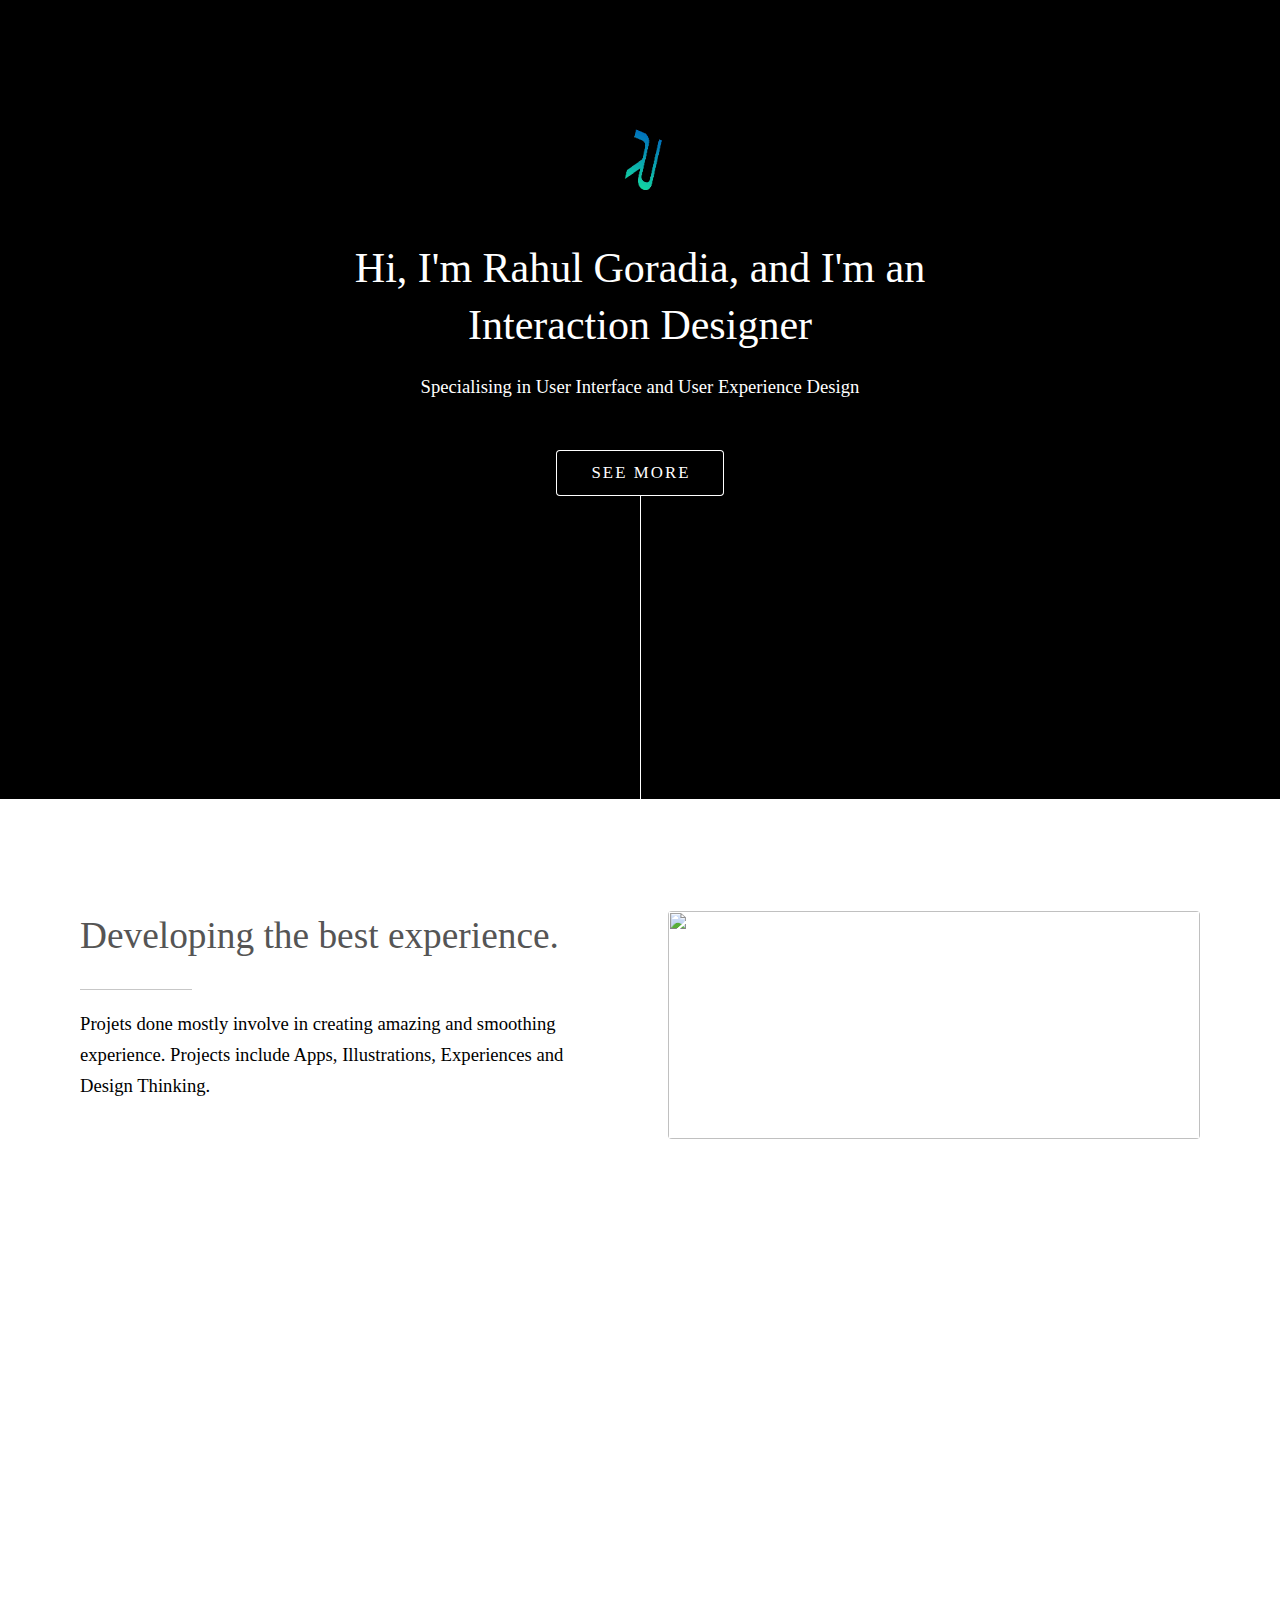
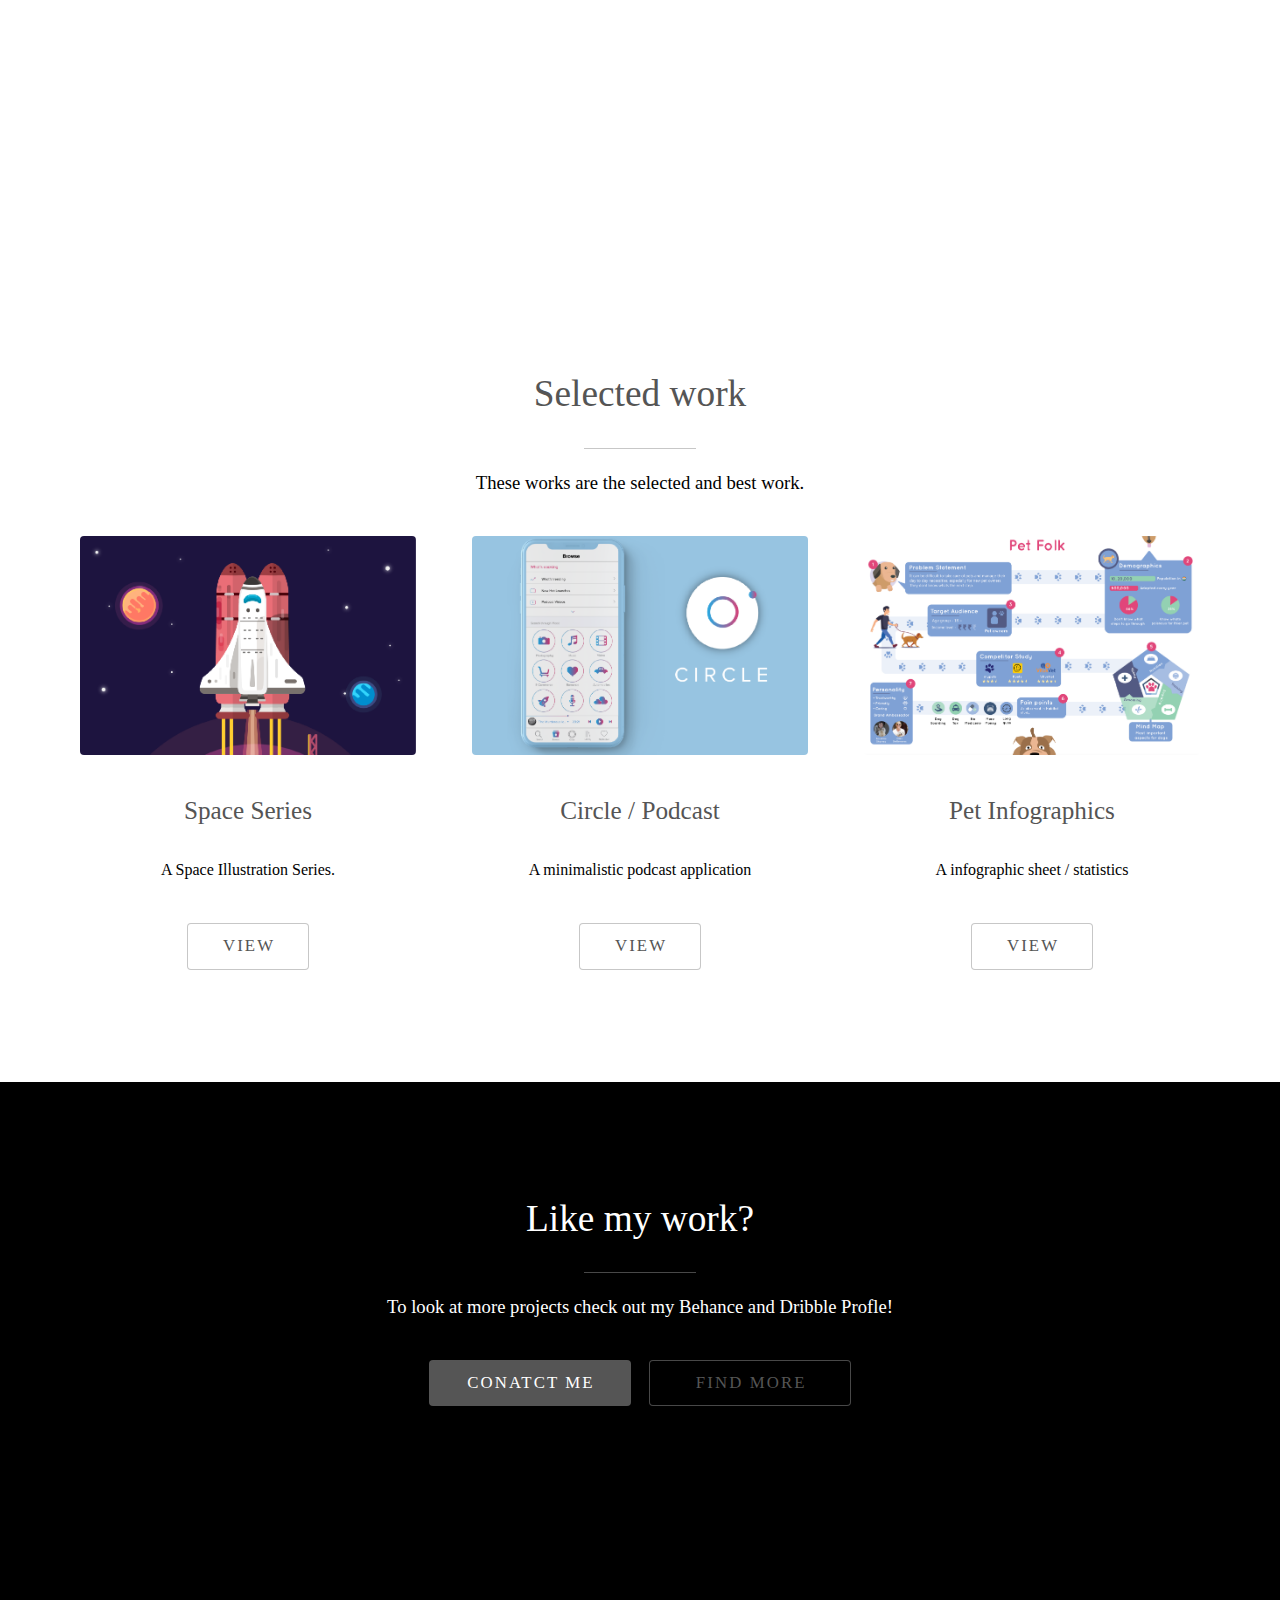
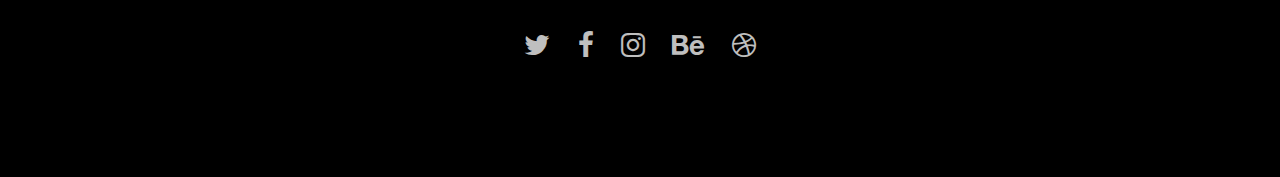
==== commit 140001bc: "2nd iteration" ====
--- a/index.html
+++ b/index.html
@@ -80,16 +80,21 @@
 				<div class="container">
 					<div class="row gtr-150">
 						<div class="col-6 col-12-medium">
-							<ul class="major-icons">
-							</ul>
+
 						</div>
 						<div class="col-6 col-12-medium">
 							<header class="major">
 								<h2> <b> Qualities // Strengths </b> </h2>
 							</header>
-							<p> <span style="color: white"> Proficient in the use of tools, software, and programming languages like CSS, JavaScript, Python, Processing, Photoshop, Sketch, Illustrator, and many others. All these are meant to provide solutions to the problem of users. </span> </p>
-							<p> <span style="color: white"> Skilled in the art of transforming ideas into wireframes, and interactive prototypes. Able to use sketch. It doesn't matter what tools they use (Photoshop or wireframing), as long as they are able to communicate their ideas to the app development company visually. </span> </p>
-							<p> <span style="color: white"> Skilled in the art of using psychological techniques like social proofing, scarcity, and reciprocity to persuade users to carry out the desired action and create rapid  prototypes to support them </span> </p>
+							<p> <span style="color: white">  </span> </p>
+							<p> <span style="color: white">  Skilled in Softwares like Illustrator and Photoshop </span> </p>
+							<p> <span style="color: white"> Proficient in Rapid wireframing and Prototyping</span> </p>
+							<p> <span style="color: white"> Loves to create minimalistic design </span> </p>
+							<p> <span style="color: white"> HTML CSS and Javascript Developer</span> </p>
+							<p> <span style="color: white"> Game Ideator and Game Designer </span> </p>
+						
+
+							</span> </p>
 						</div>
 					</div>
 				</div>
--- a/assets/css/main.css
+++ b/assets/css/main.css
@@ -2706,8 +2706,8 @@
 		input[type="button"]:hover,
 		button:hover,
 		.button:hover {
-			background-color:#0091c8;
-			color: #ffffff;		}
+			background-color: #a63961;
+			font-color:white;		}
 
 		input[type="submit"]:active,
 		input[type="reset"]:active,
@@ -3294,10 +3294,11 @@
 				padding: 4em 0 2em 0 ;
 			}
 
-				.main.style2 {
-					background-attachment: scroll;
-				}
-
+					.main.style2 {
+						background-image: over;
+	        background-color: black;
+	        text-align: center;)
+		}
 		/* Header */
 
 			#header {
@@ -3337,8 +3338,13 @@
 		/* Main */
 
 			.main {
-				padding: 5em 3em 3em 3em ;
-			}
+				padding: 3em 1.5em 1em 1.5em ;
+			}
+
+					.main.style2 {
+						            background-image: none;
+						            background-color: black; }
+
 
 		/* Header */
 
